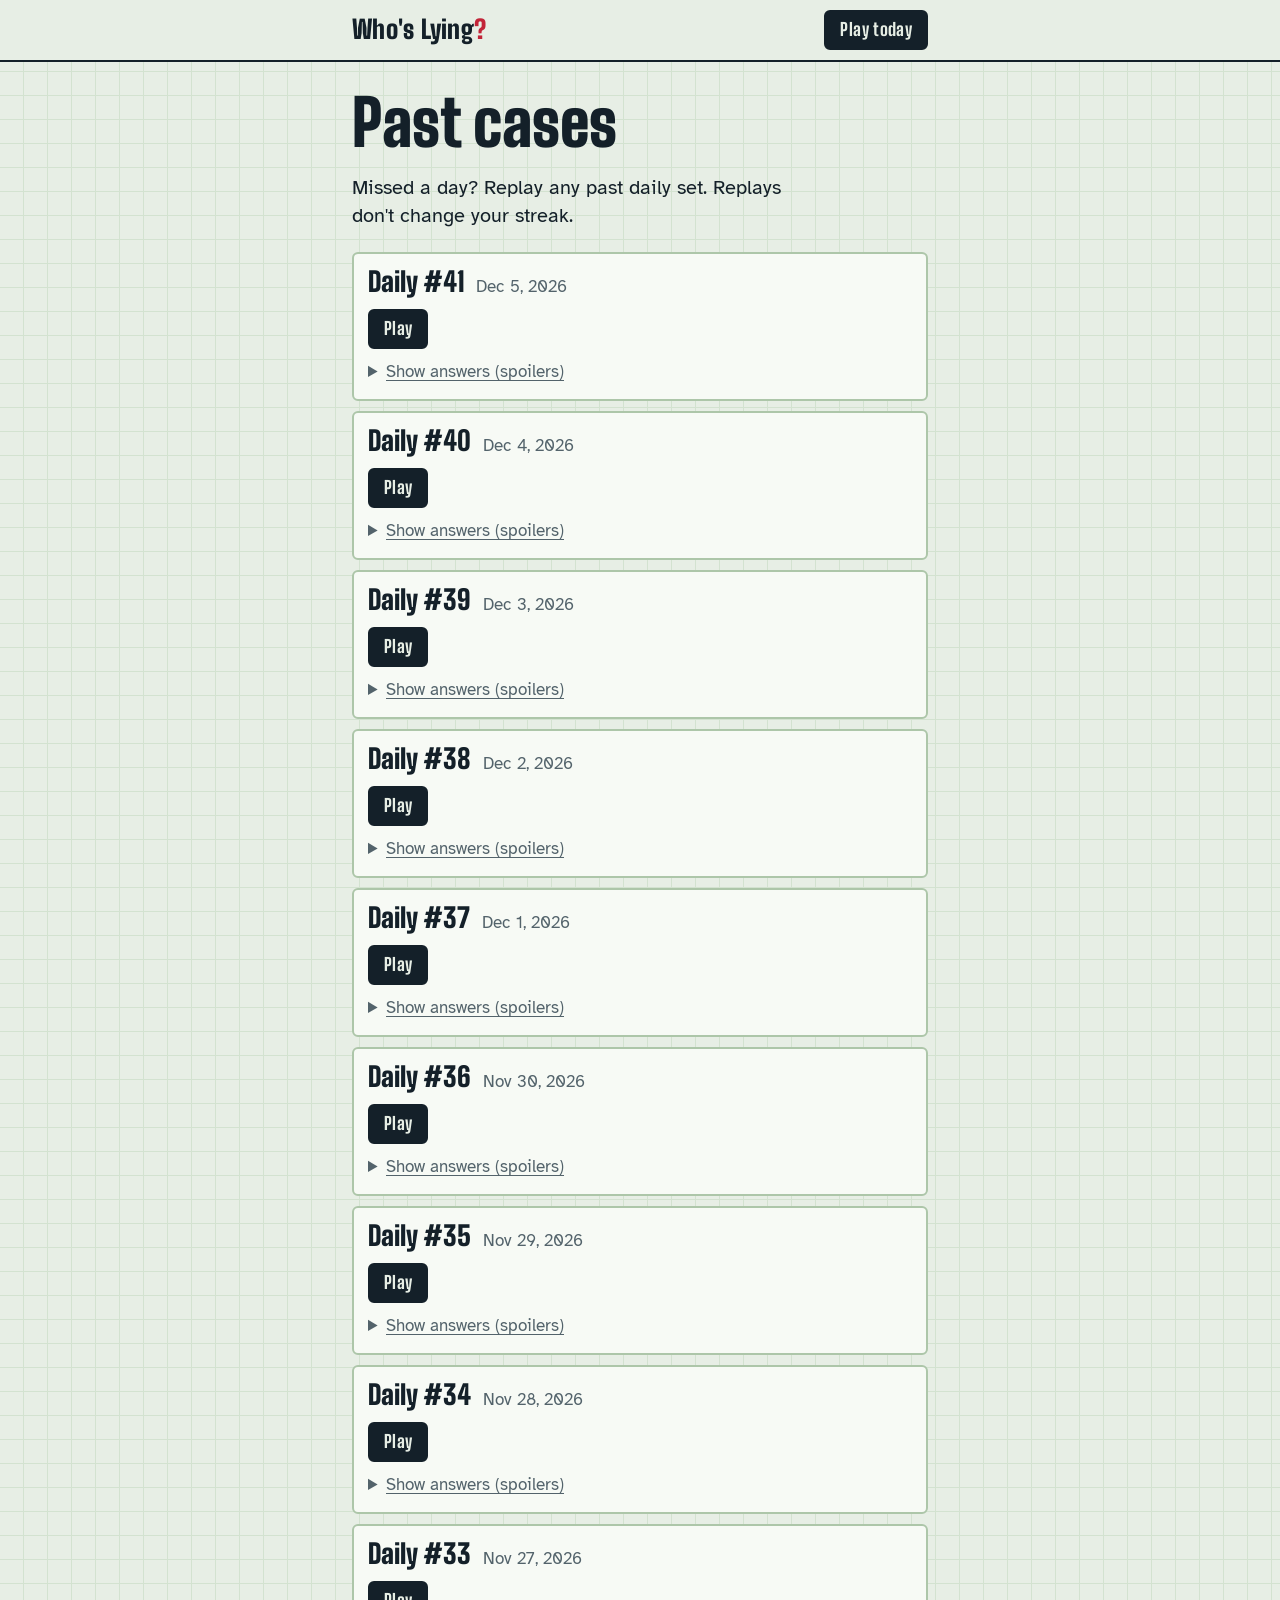
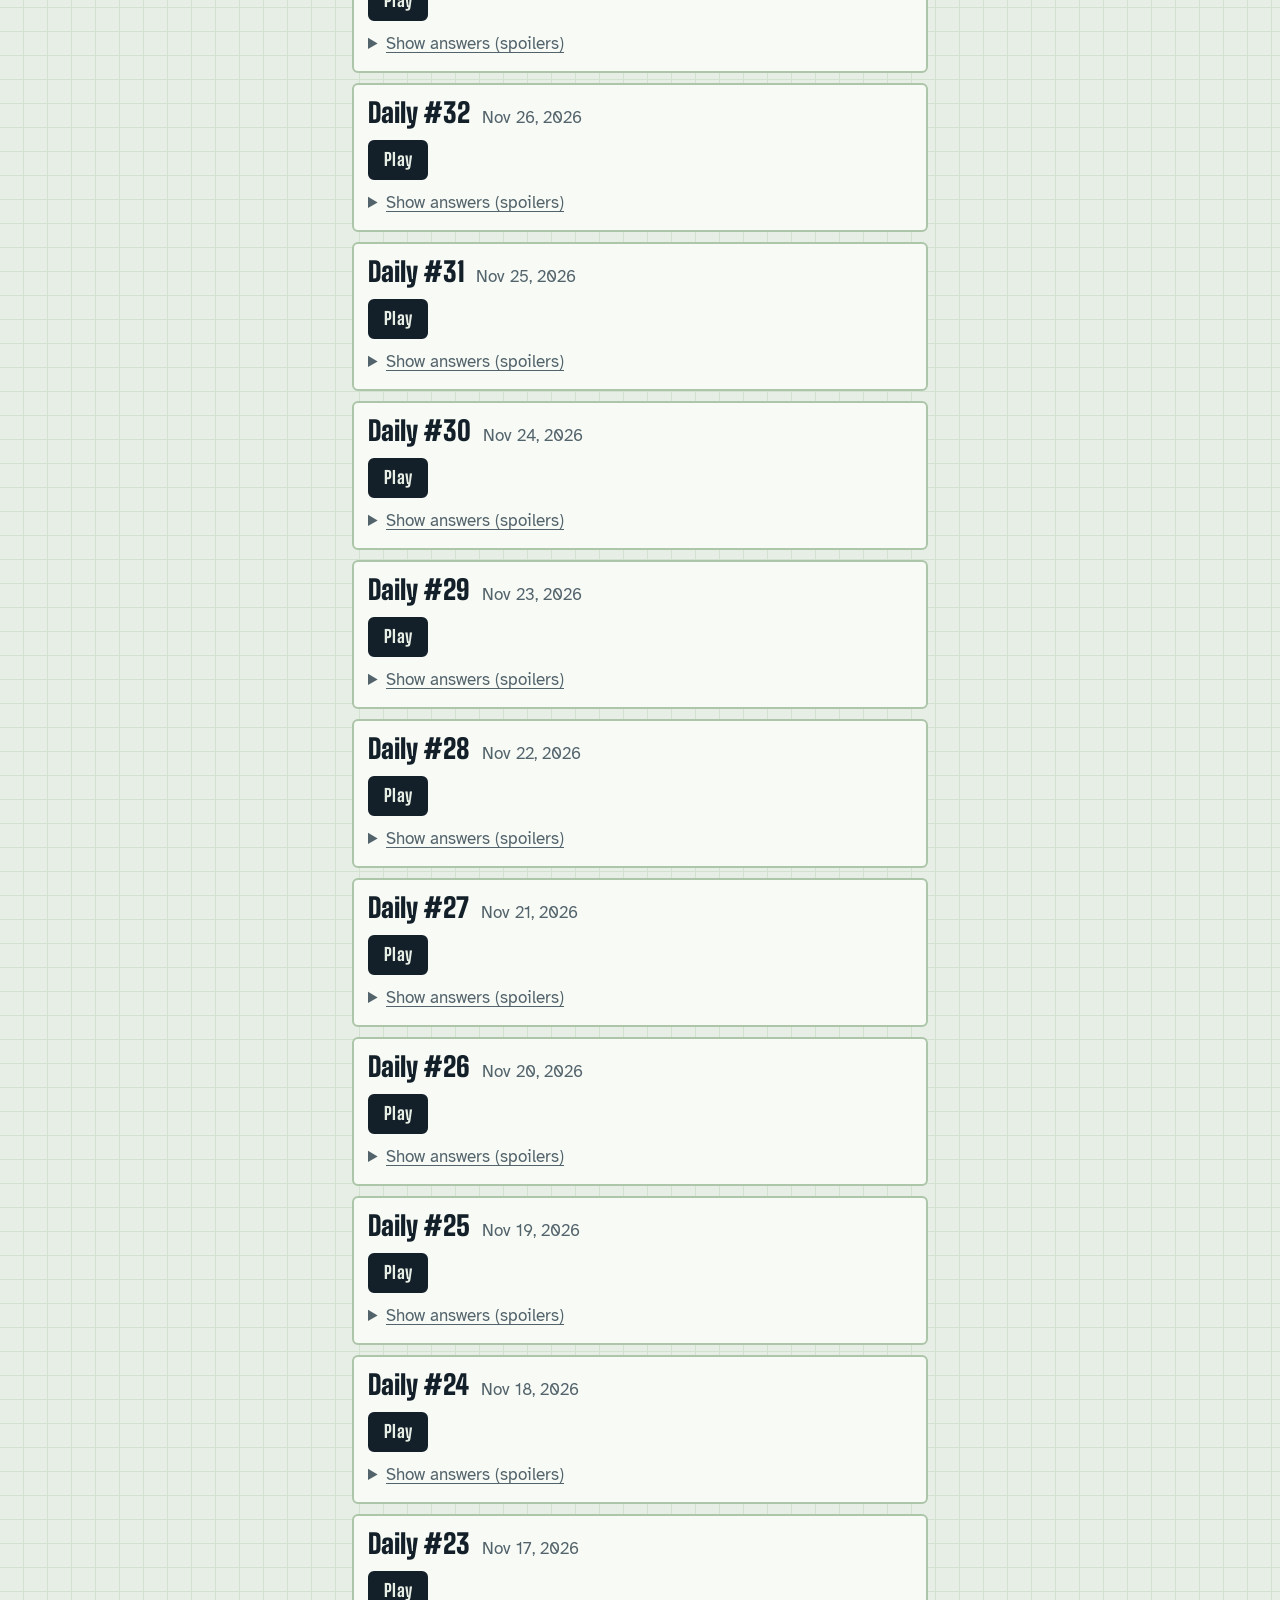
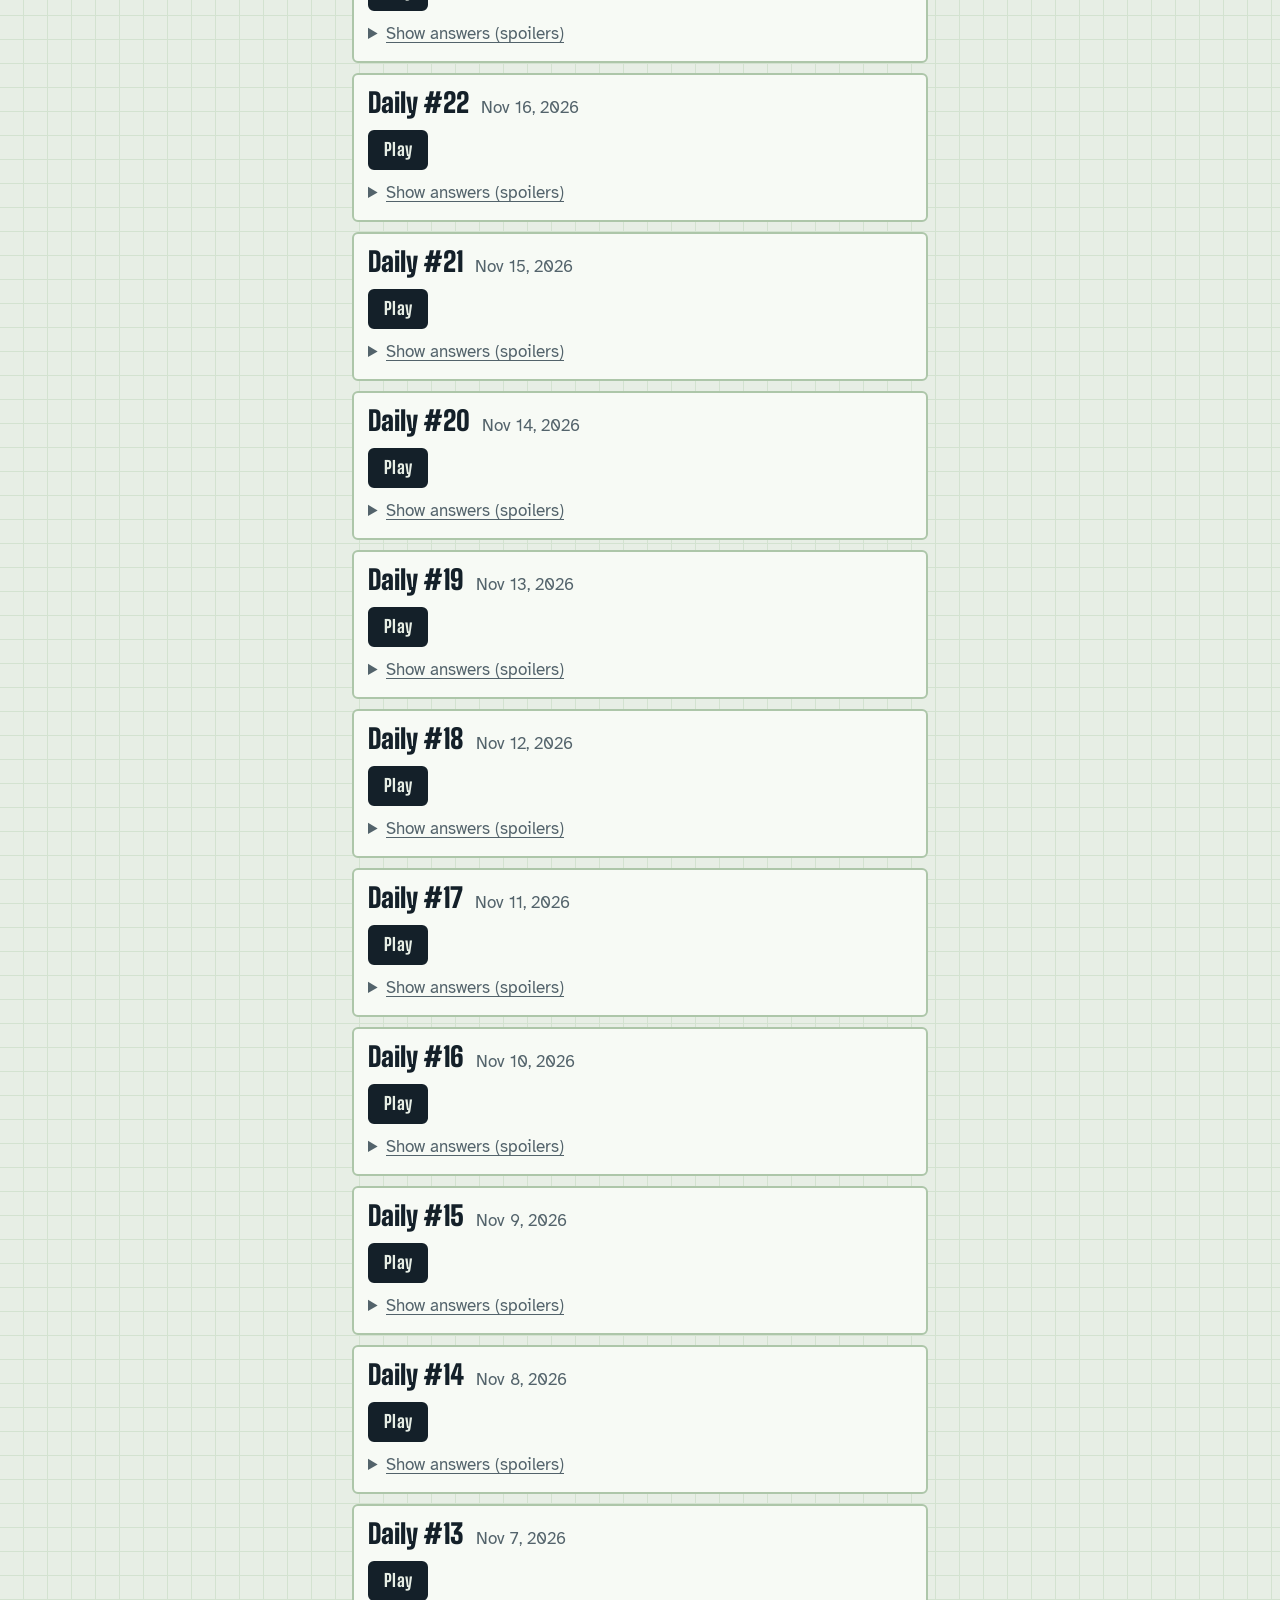
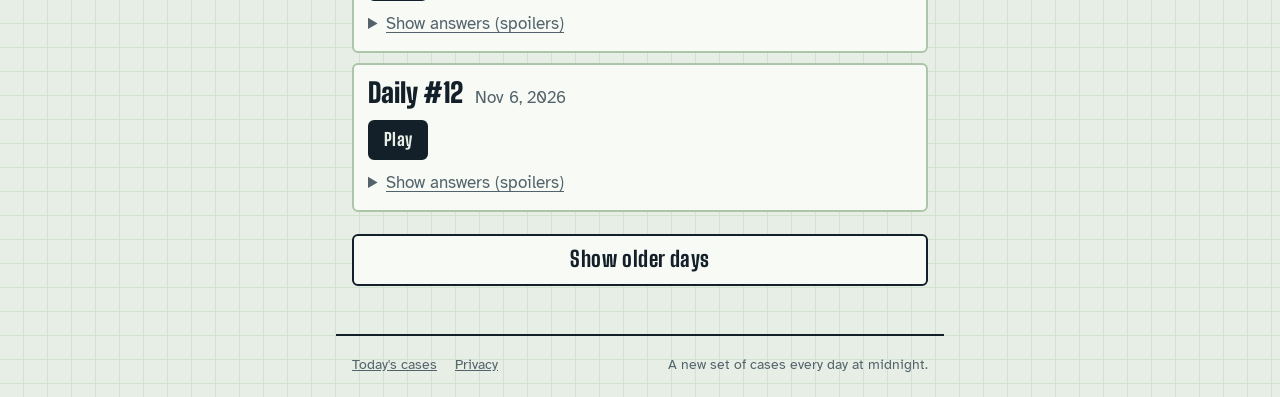
==== archive.html @ 4c0bff15 "Who's Lying? daily detective game - 5 daily cases with a twist case, share grid, streaks and stats -" ====
<!doctype html>
<html lang="en">
<head>
<meta charset="utf-8">
<meta name="viewport" content="width=device-width, initial-scale=1, viewport-fit=cover">
<title>Past Cases | Who's Lying?</title>
<meta name="description" content="Replay every past Who's Lying? daily case and check the answers: who lied, and why their story could not be true.">
<meta name="theme-color" content="#e7eee5" media="(prefers-color-scheme: light)">
<meta name="theme-color" content="#0e1612" media="(prefers-color-scheme: dark)">
<link rel="canonical" href="https://r4flutter.github.io/WhoLies/archive.html">
<link rel="icon" href="assets/favicon.svg" type="image/svg+xml">
<link rel="apple-touch-icon" href="assets/apple-touch-icon.png">
<link rel="stylesheet" href="css/style.css">
</head>
<body>
<header class="bar">
  <div class="bar-in wrap">
    <a class="brand" href="index.html" style="text-decoration:none">Who's Lying<span class="q">?</span></a>
    <a class="btn small primary" href="index.html">Play today</a>
  </div>
</header>

<main id="main" class="wrap">
  <section class="screen">
    <h1 class="page-title">Past cases</h1>
    <p class="lede">Missed a day? Replay any past daily set. Replays don't change your streak.</p>
    <div class="days" id="days"></div>
    <button class="btn ghost wide" id="more" type="button" hidden>Show older days</button>
    <div class="ad-slot" id="ad-archive" hidden></div>
  </section>
</main>

<footer class="foot wrap">
  <a href="index.html">Today's cases</a>
  <a href="privacy.html">Privacy</a>
  <span class="spacer"></span>
  <span>A new set of cases every day at midnight.</span>
</footer>

<script src="js/config.js" defer></script>
<script src="js/cases.js" defer></script>
<script src="js/engine.js" defer></script>
<script src="js/ads.js" defer></script>
<script src="js/archive.js" defer></script>
</body>
</html>
---- css/style.css ----
/* WHO'S LYING? — styles
   Layout: one narrow case-file column on polygraph chart paper; a strip-chart recorder tops every case. */

@font-face { font-family: "Big Shoulders Display"; font-weight: 700; font-style: normal; font-display: swap; src: url("../assets/fonts/big-shoulders-display-latin-700-normal.woff2") format("woff2"); }
@font-face { font-family: "Big Shoulders Display"; font-weight: 800; font-style: normal; font-display: swap; src: url("../assets/fonts/big-shoulders-display-latin-800-normal.woff2") format("woff2"); }
@font-face { font-family: "Big Shoulders Display"; font-weight: 900; font-style: normal; font-display: swap; src: url("../assets/fonts/big-shoulders-display-latin-900-normal.woff2") format("woff2"); }
@font-face { font-family: "Atkinson Hyperlegible"; font-weight: 400; font-style: normal; font-display: swap; src: url("../assets/fonts/atkinson-hyperlegible-latin-400-normal.woff2") format("woff2"); }
@font-face { font-family: "Atkinson Hyperlegible"; font-weight: 400; font-style: italic; font-display: swap; src: url("../assets/fonts/atkinson-hyperlegible-latin-400-italic.woff2") format("woff2"); }
@font-face { font-family: "Atkinson Hyperlegible"; font-weight: 700; font-style: normal; font-display: swap; src: url("../assets/fonts/atkinson-hyperlegible-latin-700-normal.woff2") format("woff2"); }

:root {
  /* chart paper, recorder ink, red needle pen, manila evidence tags */
  --paper: #e7eee5;
  --surface: #f7faf5;
  --grid: #d3e2d0;
  --grid-strong: #adc6a9;
  --ink: #142029;
  --pencil: #53636b;
  --needle: #c22438;
  --needle-ink: #ffffff;
  --tag: #ecdcae;
  --tag-ink: #382d12;
  --ok: #1b6844;
  --hint: #8f6200;
  --face: #fbfcf8;
  --scrim: rgba(20, 32, 41, 0.55);

  --display: "Big Shoulders Display", "Arial Narrow", "Roboto Condensed", "Helvetica Neue", Impact, sans-serif;
  --body: "Atkinson Hyperlegible", "Segoe UI", Roboto, "Helvetica Neue", Arial, sans-serif;

  --s-1: 0.875rem;
  --s0: 1.0625rem;
  --s1: 1.25rem;
  --s2: 1.625rem;
  --s3: 2.25rem;
  --s4: 3.25rem;
  --r: 6px;
  --col: 36rem;
  color-scheme: light;
}
@media (prefers-color-scheme: dark) {
  :root:not([data-theme="light"]) {
    --paper: #0e1612;
    --surface: #16211b;
    --grid: #1b2922;
    --grid-strong: #2c4236;
    --ink: #e2ebe1;
    --pencil: #95a69b;
    --needle: #ff5c6c;
    --needle-ink: #1a0508;
    --tag: #3a3220;
    --tag-ink: #f2e5bd;
    --ok: #55c993;
    --hint: #e5b545;
    --face: #1e2b24;
    --scrim: rgba(0, 0, 0, 0.62);
    color-scheme: dark;
  }
}
:root[data-theme="dark"] {
  --paper: #0e1612;
  --surface: #16211b;
  --grid: #1b2922;
  --grid-strong: #2c4236;
  --ink: #e2ebe1;
  --pencil: #95a69b;
  --needle: #ff5c6c;
  --needle-ink: #1a0508;
  --tag: #3a3220;
  --tag-ink: #f2e5bd;
  --ok: #55c993;
  --hint: #e5b545;
  --face: #1e2b24;
  --scrim: rgba(0, 0, 0, 0.62);
  color-scheme: dark;
}

*, *::before, *::after { box-sizing: border-box; }
[hidden] { display: none !important; }
html { -webkit-text-size-adjust: 100%; }
body {
  margin: 0;
  min-height: 100vh;
  font-family: var(--body);
  font-size: var(--s0);
  line-height: 1.5;
  color: var(--ink);
  background-color: var(--paper);
  background-image:
    linear-gradient(var(--grid) 1px, transparent 1px),
    linear-gradient(90deg, var(--grid) 1px, transparent 1px);
  background-size: 24px 24px;
  background-position: -1px -1px;
  -webkit-font-smoothing: antialiased;
  overflow-x: hidden;
  overflow-x: clip;
  display: flex;
  flex-direction: column;
}
body.sheet-open { padding-bottom: var(--sheet-h, 0px); }
img, svg, canvas { max-width: 100%; }
button { font: inherit; color: inherit; }
a { color: inherit; }
:focus-visible { outline: 3px solid var(--needle); outline-offset: 2px; }

.wrap {
  width: 100%;
  max-width: calc(var(--col) + 32px);
  margin-inline: auto;
  padding-left: max(16px, env(safe-area-inset-left, 0px));
  padding-right: max(16px, env(safe-area-inset-right, 0px));
}
.skip { position: absolute; left: -999px; top: 8px; background: var(--ink); color: var(--paper); padding: 8px 12px; z-index: 50; border-radius: var(--r); }
.skip:focus { left: 16px; }

/* ---------- header ---------- */
.bar { border-bottom: 2px solid var(--ink); background: var(--paper); }
.bar-in { display: flex; align-items: center; justify-content: space-between; gap: 12px; padding-block: 10px; }
.brand {
  background: none; border: 0; padding: 4px 0; cursor: pointer; white-space: nowrap;
  font-family: var(--display); font-weight: 900; font-size: clamp(1.3rem, 6vw, 1.6rem); line-height: 1; letter-spacing: 0.01em;
  color: var(--ink);
}
.brand .q { color: var(--needle); }
.bar-tools { display: flex; gap: 2px; }
.icon-btn {
  width: 40px; height: 40px; display: grid; place-items: center;
  background: transparent; border: 0; border-radius: 50%; cursor: pointer; color: var(--ink);
}
.icon-btn:hover { background: var(--grid); }
.icon-btn svg { width: 22px; height: 22px; fill: none; stroke: currentColor; stroke-width: 2; stroke-linecap: round; stroke-linejoin: round; }
.icon-btn[aria-pressed="false"] .wave { display: none; }
.icon-btn[aria-pressed="true"] .mute { display: none; }

main { flex: 1; padding-block: 20px 32px; }
.screen { display: grid; gap: 22px; }
.screen > p { margin: 0; }
#res-body { display: grid; gap: 14px; justify-items: start; }

/* ---------- buttons ---------- */
.btn {
  display: inline-flex; align-items: center; justify-content: center; gap: 8px;
  min-height: 52px; padding: 10px 20px;
  border-radius: var(--r); border: 2px solid var(--ink);
  font-family: var(--display); font-weight: 800; font-size: 1.35rem; letter-spacing: 0.02em; line-height: 1;
  cursor: pointer; text-decoration: none; text-align: center;
  transition: transform 0.08s ease;
}
.btn:active { transform: translateY(1px); }
.btn:disabled { opacity: 0.55; cursor: default; }
.btn.primary { background: var(--ink); color: var(--paper); }
.btn.ghost { background: var(--surface); color: var(--ink); }
.btn.danger { background: var(--needle); border-color: var(--needle); color: var(--needle-ink); }
.btn.wide { width: 100%; }
.btn.small { min-height: 40px; padding: 6px 14px; font-size: 1.1rem; }
.link-btn {
  background: none; border: 0; padding: 6px 2px; cursor: pointer;
  color: var(--pencil); text-decoration: underline; text-underline-offset: 3px; font-size: var(--s-1);
}
.link-btn:disabled { text-decoration: none; cursor: default; }

/* ---------- home ---------- */
.hero { display: grid; gap: 10px; padding-top: 6px; }
.hero-title {
  margin: 0;
  font-family: var(--display); font-weight: 900;
  font-size: clamp(4.25rem, 21vw, 8rem); line-height: 0.82; letter-spacing: -0.01em;
  text-transform: uppercase;
}
.hero-title .q { color: var(--needle); }
.trace { display: block; width: 100%; height: 76px; }
.hero-trace { height: 84px; border-top: 2px solid var(--ink); border-bottom: 2px solid var(--ink); background: var(--surface); }
.hero-lede { margin: 6px 0 0; font-size: var(--s1); line-height: 1.4; max-width: 30ch; text-wrap: pretty; }

.today {
  background: var(--surface); border: 2px solid var(--ink); border-radius: var(--r);
  padding: 18px; display: grid; gap: 14px;
}
.today-head { display: flex; flex-wrap: wrap; align-items: baseline; justify-content: space-between; gap: 4px 12px; }
.today-num { font-family: var(--display); font-weight: 900; font-size: var(--s3); line-height: 1; }
.today-date { color: var(--pencil); }
.today p { margin: 0; }
.home-done { display: grid; gap: 12px; }
.mini-grid { display: flex; gap: 6px; }
.mini-grid span { width: 30px; height: 30px; border-radius: 4px; border: 2px solid var(--ink); }
.cell-g { background: var(--ok); }
.cell-y { background: var(--hint); }
.cell-r { background: var(--needle); }
.cell-n { background: transparent; }
.countdown-line { color: var(--pencil); font-variant-numeric: tabular-nums; }
.countdown-line strong { color: var(--ink); font-weight: 700; }

.endless-cta { display: grid; gap: 6px; }
.endless-cta .note { color: var(--pencil); font-size: var(--s-1); margin: 0; text-align: center; }

.steps { margin: 0; padding: 0; list-style: none; display: grid; gap: 12px; counter-reset: step; }
.steps li { counter-increment: step; display: grid; grid-template-columns: 2.2rem 1fr; gap: 12px; align-items: start; }
.steps li::before {
  content: counter(step);
  font-family: var(--display); font-weight: 900; font-size: 1.6rem; line-height: 1;
  width: 2.2rem; height: 2.2rem; display: grid; place-items: center;
  border: 2px solid var(--ink); border-radius: 50%; background: var(--surface);
}
.steps strong { display: block; font-family: var(--display); font-weight: 800; font-size: 1.3rem; line-height: 1.15; }
.steps span { color: var(--pencil); }
.how-title { margin: 6px 0 0; font-family: var(--display); font-weight: 900; font-size: var(--s2); line-height: 1; }

/* ---------- recorder ---------- */
.recorder {
  position: relative; border: 2px solid var(--ink); border-radius: var(--r);
  background: var(--surface); overflow: hidden;
}
.recorder .trace { height: 70px; }
.rec-labels {
  position: absolute; inset: 0 0 auto 0; display: flex; justify-content: space-between; align-items: flex-start;
  padding: 6px 10px; pointer-events: none;
  font-family: var(--display); font-weight: 800; font-size: 1.05rem; letter-spacing: 0.03em;
}
.rec-labels span { background: var(--surface); padding: 0 4px; border-radius: 3px; }
.rec-time { font-variant-numeric: tabular-nums; }
.rec-time.urgent { color: var(--needle); }

.game-meta { display: flex; align-items: center; justify-content: space-between; gap: 12px; min-height: 30px; }
.pips { display: flex; gap: 6px; }
.pips span { width: 22px; height: 22px; border-radius: 4px; border: 2px solid var(--ink); }
.pips span.now { box-shadow: 0 0 0 3px var(--grid-strong); }
.score-line { font-family: var(--display); font-weight: 800; font-size: 1.25rem; }
.lives { display: flex; gap: 6px; align-items: center; }
.lives span { width: 16px; height: 16px; border-radius: 50%; border: 2px solid var(--needle); }
.lives span.on { background: var(--needle); }
.replay-tag { font-size: var(--s-1); color: var(--pencil); border: 1px dashed var(--pencil); border-radius: 99px; padding: 2px 10px; }

/* ---------- case ---------- */
.case { display: grid; gap: 14px; }
.case-kicker { margin: 0; color: var(--pencil); font-size: var(--s-1); }
.case-title {
  margin: -6px 0 0; font-family: var(--display); font-weight: 900;
  font-size: clamp(2.1rem, 9vw, 2.75rem); line-height: 0.95; text-wrap: balance;
}
.case-setup { margin: 0; font-size: var(--s1); line-height: 1.4; text-wrap: pretty; }
.sec { margin: 6px 0 -4px; font-family: var(--display); font-weight: 800; font-size: 1.3rem; line-height: 1.1; }
.twist {
  border: 3px solid var(--needle); border-radius: var(--r); padding: 12px 14px;
  background: var(--surface); color: var(--ink); display: grid; gap: 2px;
}
.twist strong { font-family: var(--display); font-weight: 900; font-size: 1.7rem; line-height: 1; color: var(--needle); }

.clues { list-style: none; margin: 0; padding: 0; display: grid; gap: 8px; }
.clue {
  position: relative; display: block; width: 100%; text-align: left;
  background: var(--tag); color: var(--tag-ink);
  padding: 11px 14px 11px 34px; border: 0; border-radius: 0 var(--r) var(--r) 0;
  clip-path: polygon(16px 0, 100% 0, 100% 100%, 16px 100%, 0 50%);
  font-size: var(--s0); line-height: 1.4;
}
.clue::before {
  content: ""; position: absolute; left: 14px; top: 50%; width: 9px; height: 9px; margin-top: -4.5px;
  border-radius: 50%; background: var(--paper); box-shadow: inset 0 0 0 2px var(--tag-ink);
}
button.clue { cursor: pointer; }
button.clue:hover { filter: brightness(0.97); }
.clue.is-picked { outline: 3px solid var(--needle); outline-offset: -3px; }
.clue.is-out { opacity: 0.45; text-decoration: line-through; }
.clue.is-wrong { outline: 3px dashed var(--needle); outline-offset: -3px; }
.clue.has-stamp { padding-right: 104px; }
.clue .stamp { right: 10px; top: 50%; transform: translateY(-50%) rotate(-6deg); }

.task { margin: 0; font-weight: 700; }
.tip { margin: 0; color: var(--pencil); font-size: var(--s-1); border-left: 3px solid var(--grid-strong); padding-left: 10px; }

.suspects { display: grid; gap: 10px; overflow-x: clip; padding-bottom: 12px; }
.suspect {
  position: relative; display: grid; grid-template-columns: 76px 1fr; gap: 14px; align-items: start;
  width: 100%; text-align: left; padding: 12px; cursor: pointer;
  background: var(--surface); border: 2px solid var(--grid-strong); border-radius: var(--r);
  transition: border-color 0.12s ease;
}
.suspect:hover { border-color: var(--ink); }
.suspect.is-picked { border-color: var(--needle); box-shadow: 0 0 0 2px var(--needle); }
.suspect.is-out { opacity: 0.45; }
.suspect.is-out .says { text-decoration: line-through; }
.suspect.is-wrong { border-color: var(--needle); border-style: dashed; }
.suspect:disabled, .clue:disabled { cursor: default; }
.suspect.static { cursor: default; }
.suspect.static:hover { border-color: var(--grid-strong); }
.mug {
  width: 76px; height: 86px; border: 2px solid var(--ink); border-radius: 4px; overflow: hidden;
  background-color: var(--face);
  background-image: repeating-linear-gradient(to bottom, transparent 0 13px, var(--grid-strong) 13px 14px);
  display: grid; align-items: end;
}
.face { display: block; width: 100%; height: auto; }
.face .skin { fill: var(--face); stroke: var(--ink); stroke-width: 2; }
.face .cloth { fill: var(--grid-strong); }
.face .ln { fill: none; stroke: var(--ink); stroke-width: 2; stroke-linecap: round; stroke-linejoin: round; }
.face .ln.thin { stroke-width: 1.4; }
.face .ln.paper { stroke: var(--face); }
.face .hair, .face .ink { fill: var(--ink); }
.face .band { fill: var(--needle); }
.who { display: grid; gap: 4px; min-width: 0; }
.who-name { font-family: var(--display); font-weight: 900; font-size: 1.55rem; line-height: 1; }
.who-role { color: var(--pencil); font-size: var(--s-1); line-height: 1.2; }
.says { display: block; margin: 4px 0 0; font-size: var(--s0); line-height: 1.42; }
.says::before { content: "\201C"; }
.says::after { content: "\201D"; }
.your-pick { position: absolute; left: 12px; bottom: -11px; background: var(--needle); color: var(--needle-ink); font-size: 0.75rem; font-weight: 700; padding: 1px 8px; border-radius: 99px; }

.stamp {
  position: absolute; right: 12px; top: 12px; z-index: 2;
  font-family: var(--display); font-weight: 900; font-size: 1.9rem; line-height: 1; letter-spacing: 0.06em;
  color: var(--needle); border: 3px solid var(--needle); border-radius: 4px; padding: 4px 8px 2px;
  transform: rotate(-9deg); background: var(--surface);
  animation: stamp 0.32s cubic-bezier(0.2, 1.6, 0.4, 1) both;
}
.stamp.ok { color: var(--ok); border-color: var(--ok); }
.clue .stamp { background: var(--tag); font-size: 1.4rem; }
@keyframes stamp { from { transform: rotate(-9deg) scale(1.7); opacity: 0; } to { transform: rotate(-9deg) scale(1); opacity: 1; } }
.clue .stamp { animation-name: stampc; }
@keyframes stampc { from { transform: translateY(-50%) rotate(-6deg) scale(1.7); opacity: 0; } to { transform: translateY(-50%) rotate(-6deg) scale(1); opacity: 1; } }

.case-tools { display: flex; flex-wrap: wrap; gap: 4px 16px; align-items: center; justify-content: space-between; }
.case-tools .note { color: var(--pencil); font-size: var(--s-1); margin: 0; }

/* ---------- bottom sheet ---------- */
.sheet {
  position: fixed; left: 0; right: 0; bottom: 0; z-index: 20;
  background: var(--surface); border-top: 3px solid var(--ink);
  padding-bottom: env(safe-area-inset-bottom, 0px);
  max-height: 72vh; overflow-y: auto;
  animation: rise 0.18s ease-out both;
}
@keyframes rise { from { transform: translateY(100%); } to { transform: none; } }
.sheet-in {
  max-width: calc(var(--col) + 32px); margin-inline: auto;
  padding-left: max(16px, env(safe-area-inset-left, 0px));
  padding-right: max(16px, env(safe-area-inset-right, 0px));
  padding-block: 14px 16px; display: grid; gap: 10px;
}
.sheet-q { margin: 0; font-weight: 700; }
.sheet-row { display: grid; grid-template-columns: 1fr 2fr; gap: 10px; }
.verdict { margin: 0; font-family: var(--display); font-weight: 900; font-size: var(--s3); line-height: 0.95; }
.verdict.good { color: var(--ok); }
.verdict.bad { color: var(--needle); }
.why { margin: 0; line-height: 1.45; }
.twist-reveal { margin: 0; font-style: italic; color: var(--pencil); }

/* ---------- results ---------- */
.res-kicker { margin: 0; color: var(--pencil); }
.res-title { margin: -12px 0 0; font-family: var(--display); font-weight: 900; font-size: clamp(3rem, 15vw, 4.75rem); line-height: 0.88; text-wrap: balance; }
.res-grid { display: flex; gap: 8px; }
.res-grid span { width: 48px; height: 48px; border-radius: 6px; border: 2px solid var(--ink); }
.res-big { margin: 0; font-family: var(--display); font-weight: 900; font-size: clamp(4.5rem, 24vw, 7rem); line-height: 0.85; }
.res-line { margin: 0; font-size: var(--s1); }
.res-line strong { font-variant-numeric: tabular-nums; }
.share-box { display: grid; gap: 10px; }
.share-alt { display: flex; flex-wrap: wrap; gap: 8px; }
.share-alt a, .share-alt button {
  flex: 1 1 0; min-width: 90px; min-height: 44px; display: inline-flex; align-items: center; justify-content: center;
  border: 2px solid var(--ink); border-radius: var(--r); background: var(--surface);
  font-weight: 700; text-decoration: none; cursor: pointer; font-size: var(--s-1);
}
.share-text { width: 100%; min-height: 110px; font: inherit; font-size: var(--s-1); padding: 10px; border: 2px solid var(--ink); border-radius: var(--r); background: var(--surface); color: var(--ink); }
.stat-row { display: grid; grid-template-columns: repeat(4, 1fr); gap: 8px; margin: 0; }
.stat-row div { display: grid; gap: 2px; text-align: center; padding: 10px 4px; border-top: 2px solid var(--ink); }
.stat-row dt { order: 2; color: var(--pencil); font-size: 0.8rem; line-height: 1.2; }
.stat-row dd { order: 1; margin: 0; font-family: var(--display); font-weight: 900; font-size: 2rem; line-height: 1; font-variant-numeric: tabular-nums; }
.new-best { display: inline-block; background: var(--needle); color: var(--needle-ink); font-weight: 700; font-size: var(--s-1); padding: 3px 10px; border-radius: 99px; }

.review { border-top: 2px solid var(--ink); padding-top: 10px; }
.review summary { cursor: pointer; font-family: var(--display); font-weight: 800; font-size: 1.3rem; padding: 4px 0; }
.review-item { display: grid; gap: 4px; padding: 12px 0; border-bottom: 1px solid var(--grid-strong); }
.review-item h4 { margin: 0; font-family: var(--display); font-weight: 800; font-size: 1.25rem; display: flex; gap: 8px; align-items: center; }
.review-item h4 span { width: 16px; height: 16px; border-radius: 3px; border: 2px solid var(--ink); flex: none; }
.review-item p { margin: 0; }
.review-item .ans { font-weight: 700; }

.ad-slot { min-height: 0; }
.ad-demo-banner { border: 2px dashed var(--pencil); border-radius: var(--r); padding: 28px 12px; text-align: center; color: var(--pencil); font-size: var(--s-1); }

/* ---------- dialogs ---------- */
dialog {
  width: min(32rem, calc(100% - 32px)); max-height: calc(100% - 48px);
  border: 2px solid var(--ink); border-radius: var(--r); padding: 0;
  background: var(--surface); color: var(--ink);
}
dialog::backdrop { background: var(--scrim); }
.dlg { padding: 20px; display: grid; gap: 14px; }
.dlg h2 { margin: 0; font-family: var(--display); font-weight: 900; font-size: var(--s3); line-height: 0.95; }
.dlg h3 { margin: 4px 0 0; font-family: var(--display); font-weight: 800; font-size: 1.3rem; }
.dlg p { margin: 0; }
.dlg-close { justify-self: end; margin: -8px -8px -18px 0; }
.dist { display: grid; gap: 6px; }
.dist-row { display: grid; grid-template-columns: 2.4rem 1fr; gap: 8px; align-items: center; font-variant-numeric: tabular-nums; }
.dist-row b { font-family: var(--display); font-size: 1.15rem; }
.dist-bar { height: 24px; background: var(--grid-strong); color: var(--ink); border-radius: 3px; display: flex; align-items: center; justify-content: flex-end; padding: 0 8px; font-size: var(--s-1); font-weight: 700; min-width: 28px; }
.dist-bar.today { background: var(--ink); color: var(--paper); }
.dlg-row { display: grid; gap: 10px; }
.legend { display: grid; gap: 6px; margin: 0; padding: 0; list-style: none; }
.legend li { display: flex; gap: 10px; align-items: center; }
.legend span { width: 20px; height: 20px; border-radius: 4px; border: 2px solid var(--ink); flex: none; }

/* ---------- toast + ad placeholder ---------- */
.toast {
  position: fixed; left: 50%; bottom: calc(24px + env(safe-area-inset-bottom, 0px)); transform: translateX(-50%);
  z-index: 40; max-width: calc(100% - 32px);
  background: var(--ink); color: var(--paper); padding: 10px 16px; border-radius: var(--r); font-weight: 700;
}
body.sheet-open .toast { bottom: calc(var(--sheet-h, 0px) + 16px); }
.ad-demo { position: fixed; inset: 0; z-index: 60; background: var(--scrim); display: grid; place-items: center; padding: 16px; }
.ad-demo-box {
  width: min(26rem, 100%); background: var(--surface); border: 2px dashed var(--pencil); border-radius: var(--r);
  padding: 24px; display: grid; gap: 10px; text-align: center;
}
.ad-demo-box p { margin: 0; }
.ad-demo-kind { font-family: var(--display); font-weight: 900; font-size: var(--s2); }
.ad-demo-name, .ad-demo-note { color: var(--pencil); font-size: var(--s-1); }
.ad-demo-row { display: flex; gap: 8px; justify-content: center; flex-wrap: wrap; margin-top: 6px; }

/* ---------- footer ---------- */
.foot { padding-block: 18px calc(22px + env(safe-area-inset-bottom, 0px)); border-top: 2px solid var(--ink); display: flex; flex-wrap: wrap; gap: 6px 18px; font-size: var(--s-1); color: var(--pencil); }
.foot a { color: var(--pencil); }
.foot .spacer { flex: 1; }

/* ---------- archive + text pages ---------- */
.page-title { margin: 0; font-family: var(--display); font-weight: 900; font-size: clamp(2.75rem, 13vw, 4rem); line-height: 0.9; }
.lede { margin: 0; font-size: var(--s1); line-height: 1.4; max-width: 34ch; }
.days { display: grid; gap: 10px; }
.day { background: var(--surface); border: 2px solid var(--grid-strong); border-radius: var(--r); padding: 14px; display: grid; gap: 10px; }
.day:target { border-color: var(--needle); }
.day-head { display: flex; flex-wrap: wrap; gap: 4px 12px; align-items: baseline; }
.day-head h2 { margin: 0; font-family: var(--display); font-weight: 900; font-size: 1.7rem; line-height: 1; }
.day-date { color: var(--pencil); }
.chip { margin-left: auto; font-weight: 700; font-size: var(--s-1); border: 2px solid var(--ink); border-radius: 99px; padding: 1px 10px; }
.day-actions { display: flex; flex-wrap: wrap; gap: 10px; align-items: center; }
.day details { flex: 1 1 100%; }
.day summary { cursor: pointer; color: var(--pencil); text-decoration: underline; text-underline-offset: 3px; width: max-content; }
.answers { margin: 10px 0 0; padding: 0; list-style: none; display: grid; gap: 10px; }
.answers li { border-left: 3px solid var(--grid-strong); padding-left: 10px; display: grid; gap: 2px; }
.answers b { font-family: var(--display); font-weight: 800; font-size: 1.15rem; }
.empty { background: var(--surface); border: 2px dashed var(--grid-strong); border-radius: var(--r); padding: 18px; display: grid; gap: 10px; }
.empty p { margin: 0; }
.prose { display: grid; gap: 12px; max-width: 65ch; }
.prose h2 { margin: 12px 0 0; font-family: var(--display); font-weight: 800; font-size: var(--s2); line-height: 1; }
.prose p, .prose ul { margin: 0; }
.prose li + li { margin-top: 4px; }

@media (min-width: 640px) {
  main { padding-block: 32px 48px; }
  .suspect { grid-template-columns: 88px 1fr; }
  .mug { width: 88px; height: 98px; }
}
@media (prefers-reduced-motion: reduce) {
  *, *::before, *::after { animation: none !important; transition: none !important; }
}

/* ---------- leaderboard + rewards ---------- */
.rank-card {
  background: var(--surface); border: 2px solid var(--ink); border-radius: var(--r);
  padding: 14px 16px; display: grid; gap: 8px;
}
.rank-card p { margin: 0; }
.rank-head { font-size: var(--s1); line-height: 1.35; }
.rank-sub { color: var(--pencil); font-size: var(--s-1); }
.tabs { display: grid; grid-template-columns: repeat(3, 1fr); border: 2px solid var(--ink); border-radius: var(--r); overflow: hidden; }
.tab {
  background: var(--surface); border: 0; padding: 9px 4px; cursor: pointer;
  font-family: var(--display); font-weight: 800; font-size: 1.15rem;
}
.tab + .tab { border-left: 2px solid var(--ink); }
.tab[aria-selected="true"] { background: var(--ink); color: var(--paper); }
.board-note { color: var(--pencil); font-size: var(--s-1); }
.demo-note { border: 2px dashed var(--needle); border-radius: var(--r); padding: 8px 10px; font-size: var(--s-1); }
.board {
  list-style: none; margin: 0; padding: 0; display: grid;
  max-height: min(42vh, 420px); overflow-y: auto; border-top: 2px solid var(--ink);
}
.board-row {
  display: grid; grid-template-columns: 2.4rem 1fr auto auto; gap: 10px; align-items: center;
  padding: 8px 4px; border-bottom: 1px solid var(--grid-strong); font-variant-numeric: tabular-nums;
}
.board-row.me { background: var(--tag); color: var(--tag-ink); }
.b-rank { font-family: var(--display); font-weight: 900; font-size: 1.25rem; text-align: center; }
.board-row:nth-child(-n+3) .b-rank { color: var(--needle); }
.board-row.me .b-rank { color: inherit; }
.b-name { min-width: 0; overflow: hidden; text-overflow: ellipsis; white-space: nowrap; font-weight: 700; }
.b-name em { font-style: normal; font-weight: 400; font-size: var(--s-1); }
.b-badge { margin-right: 4px; }
.b-score { font-family: var(--display); font-weight: 800; font-size: 1.2rem; }
.b-time { color: var(--pencil); font-size: var(--s-1); min-width: 3.2em; text-align: right; }
.board-row.me .b-time { color: inherit; }
.board-empty { padding: 16px 4px; color: var(--pencil); }
.board-me { display: grid; gap: 8px; }
.board-me p { margin: 0; }
.field-label { font-weight: 700; }
.field {
  width: 100%; min-height: 48px; padding: 10px 12px; font: inherit; font-size: var(--s1);
  border: 2px solid var(--ink); border-radius: var(--r); background: var(--paper); color: var(--ink);
}
.field-error { color: var(--needle); font-weight: 700; }
.reward { text-align: center; justify-items: center; }
.reward-badge { font-size: 4.5rem; line-height: 1; margin: 4px 0 0; }
.reward-list { margin: 0; padding: 0; list-style: none; display: grid; gap: 6px; text-align: left; justify-self: stretch; }
.reward-list li { background: var(--paper); border-radius: var(--r); padding: 8px 12px; }
.badges { display: flex; flex-wrap: wrap; gap: 6px; }
.badge-chip { border: 2px solid var(--ink); border-radius: 99px; padding: 2px 10px; font-size: var(--s-1); font-weight: 700; }
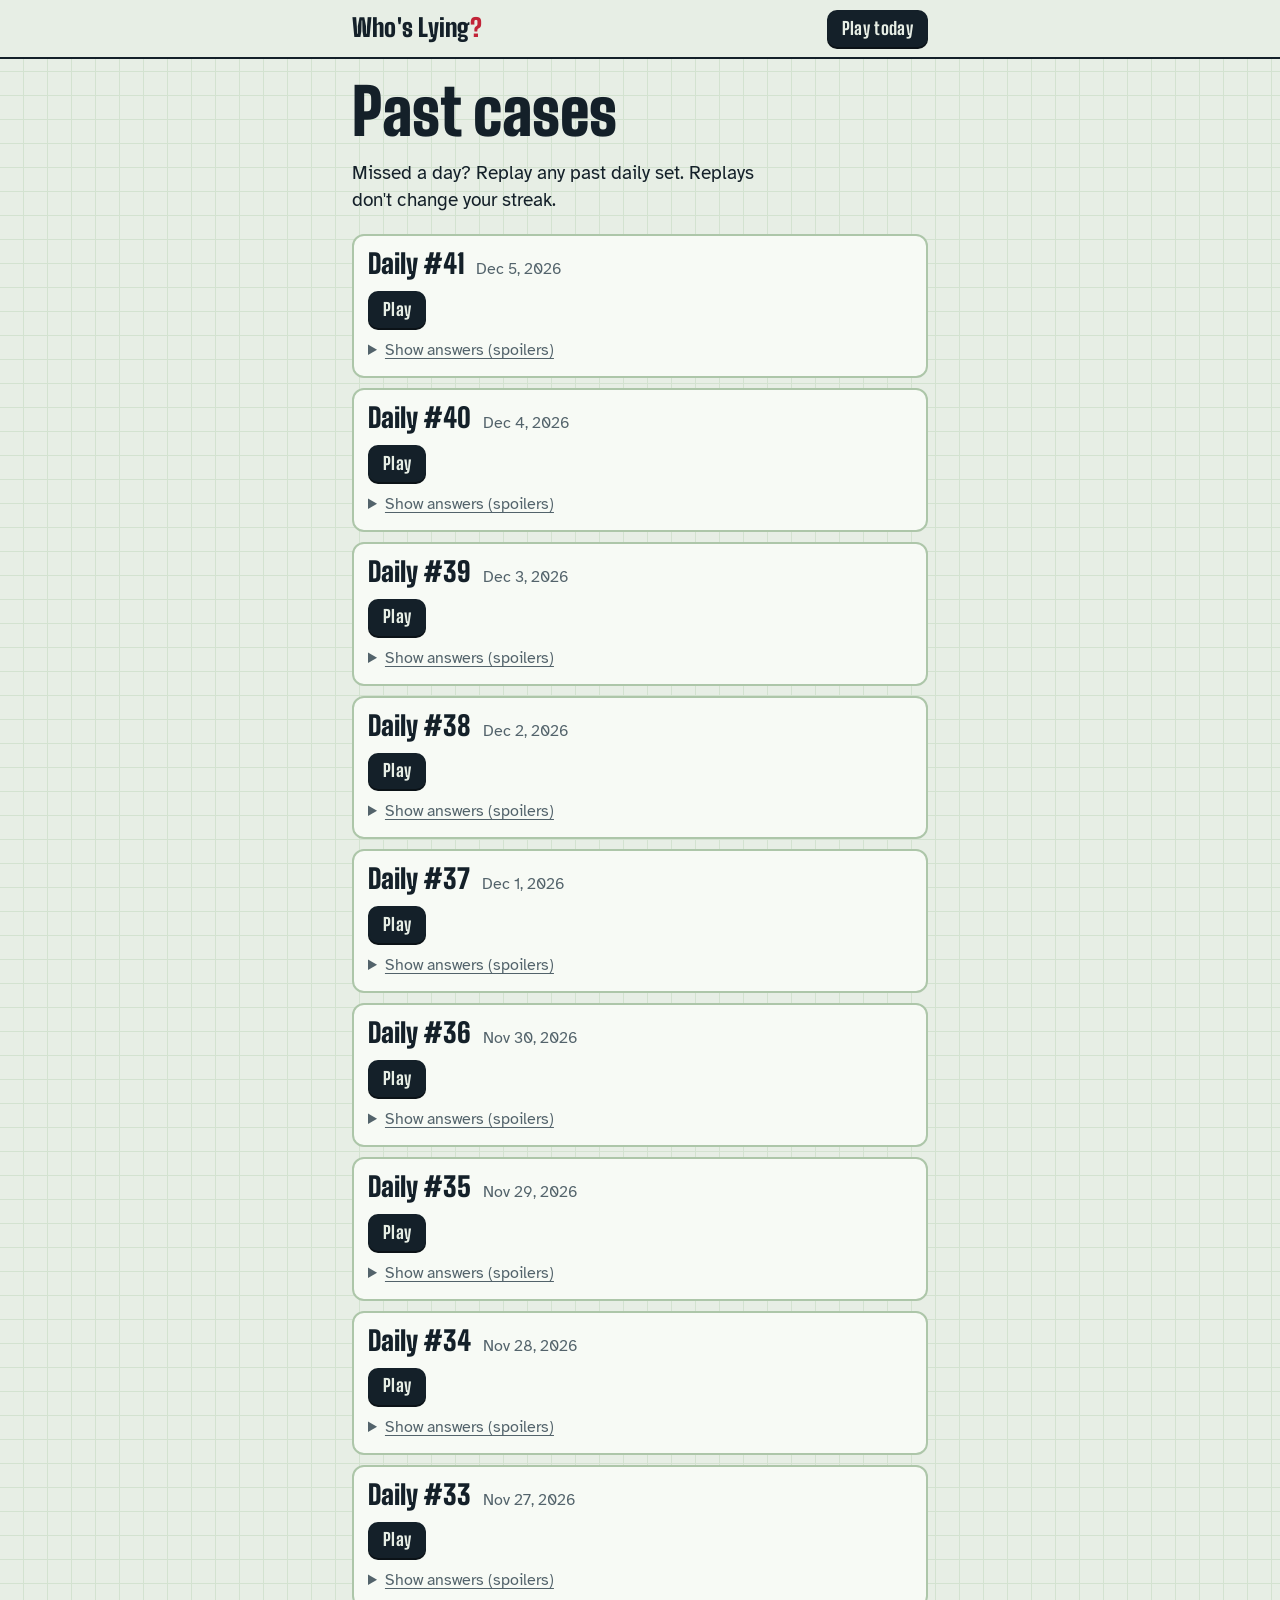
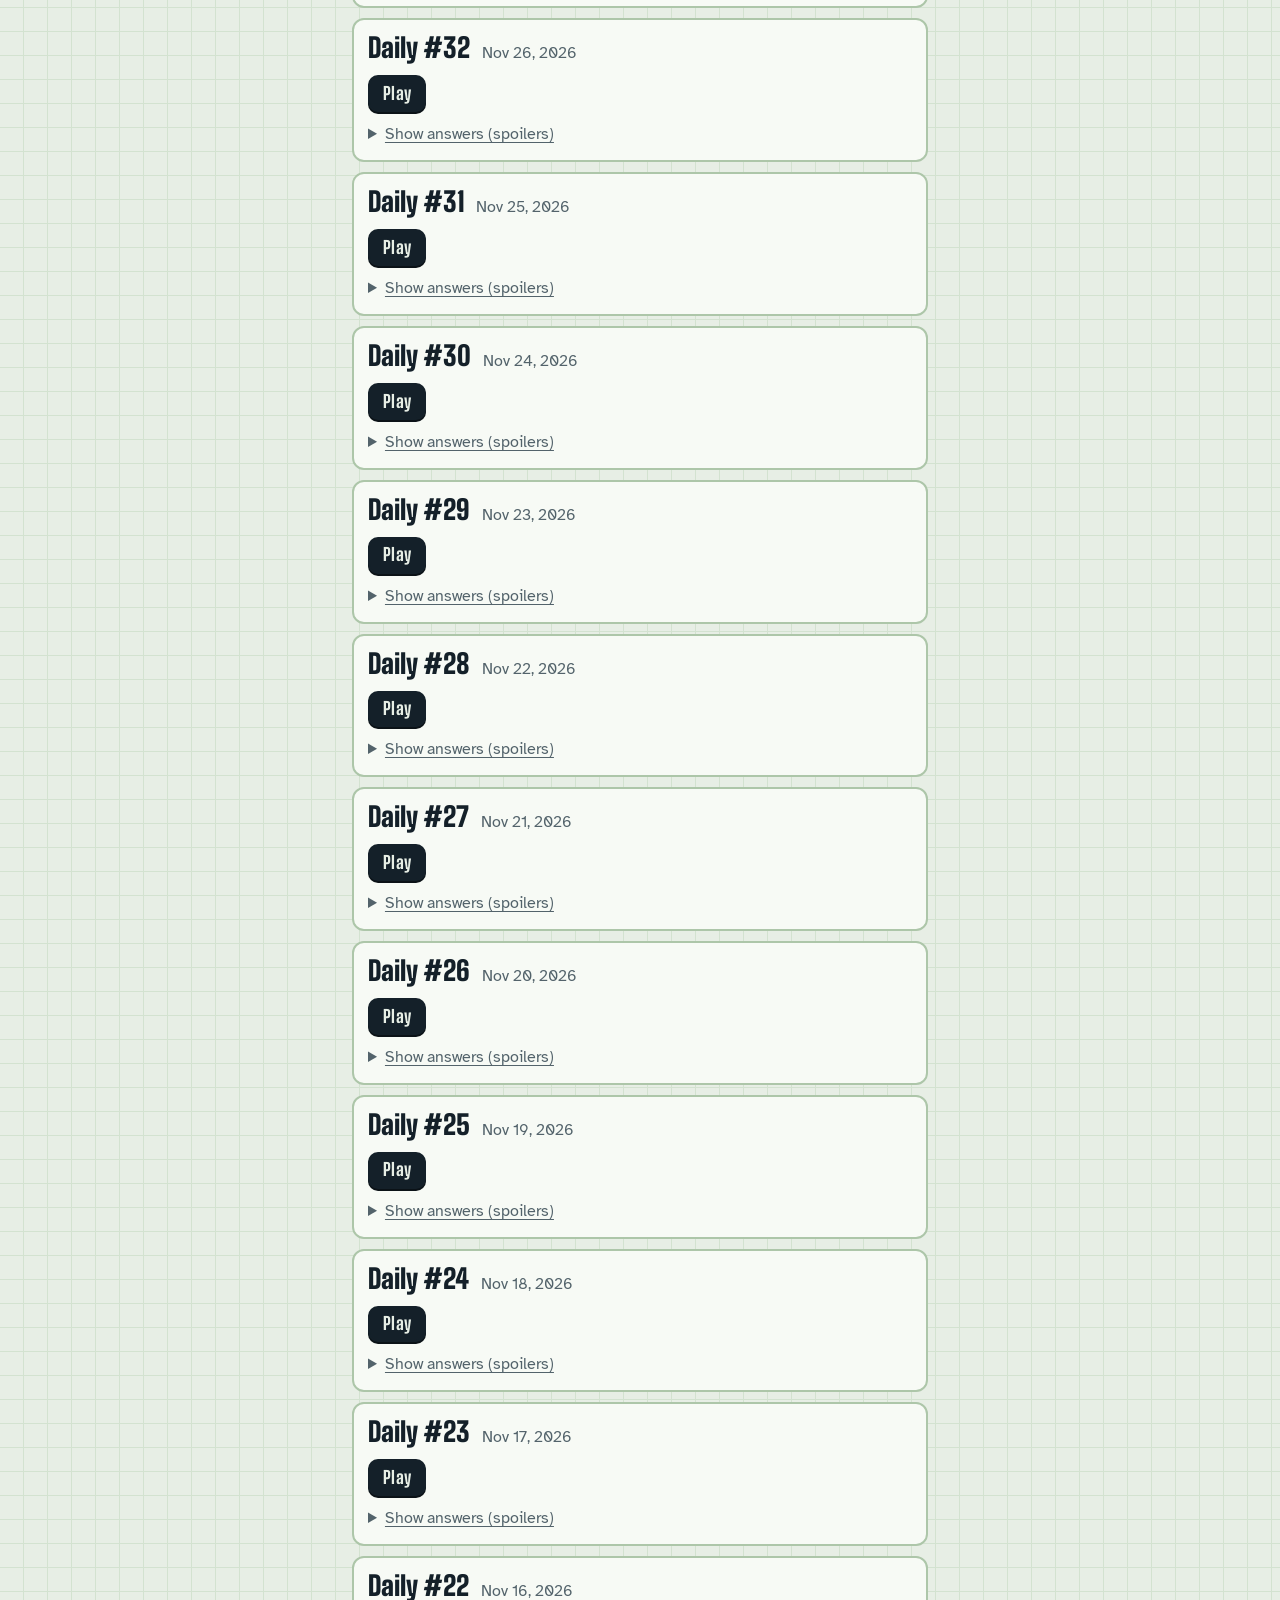
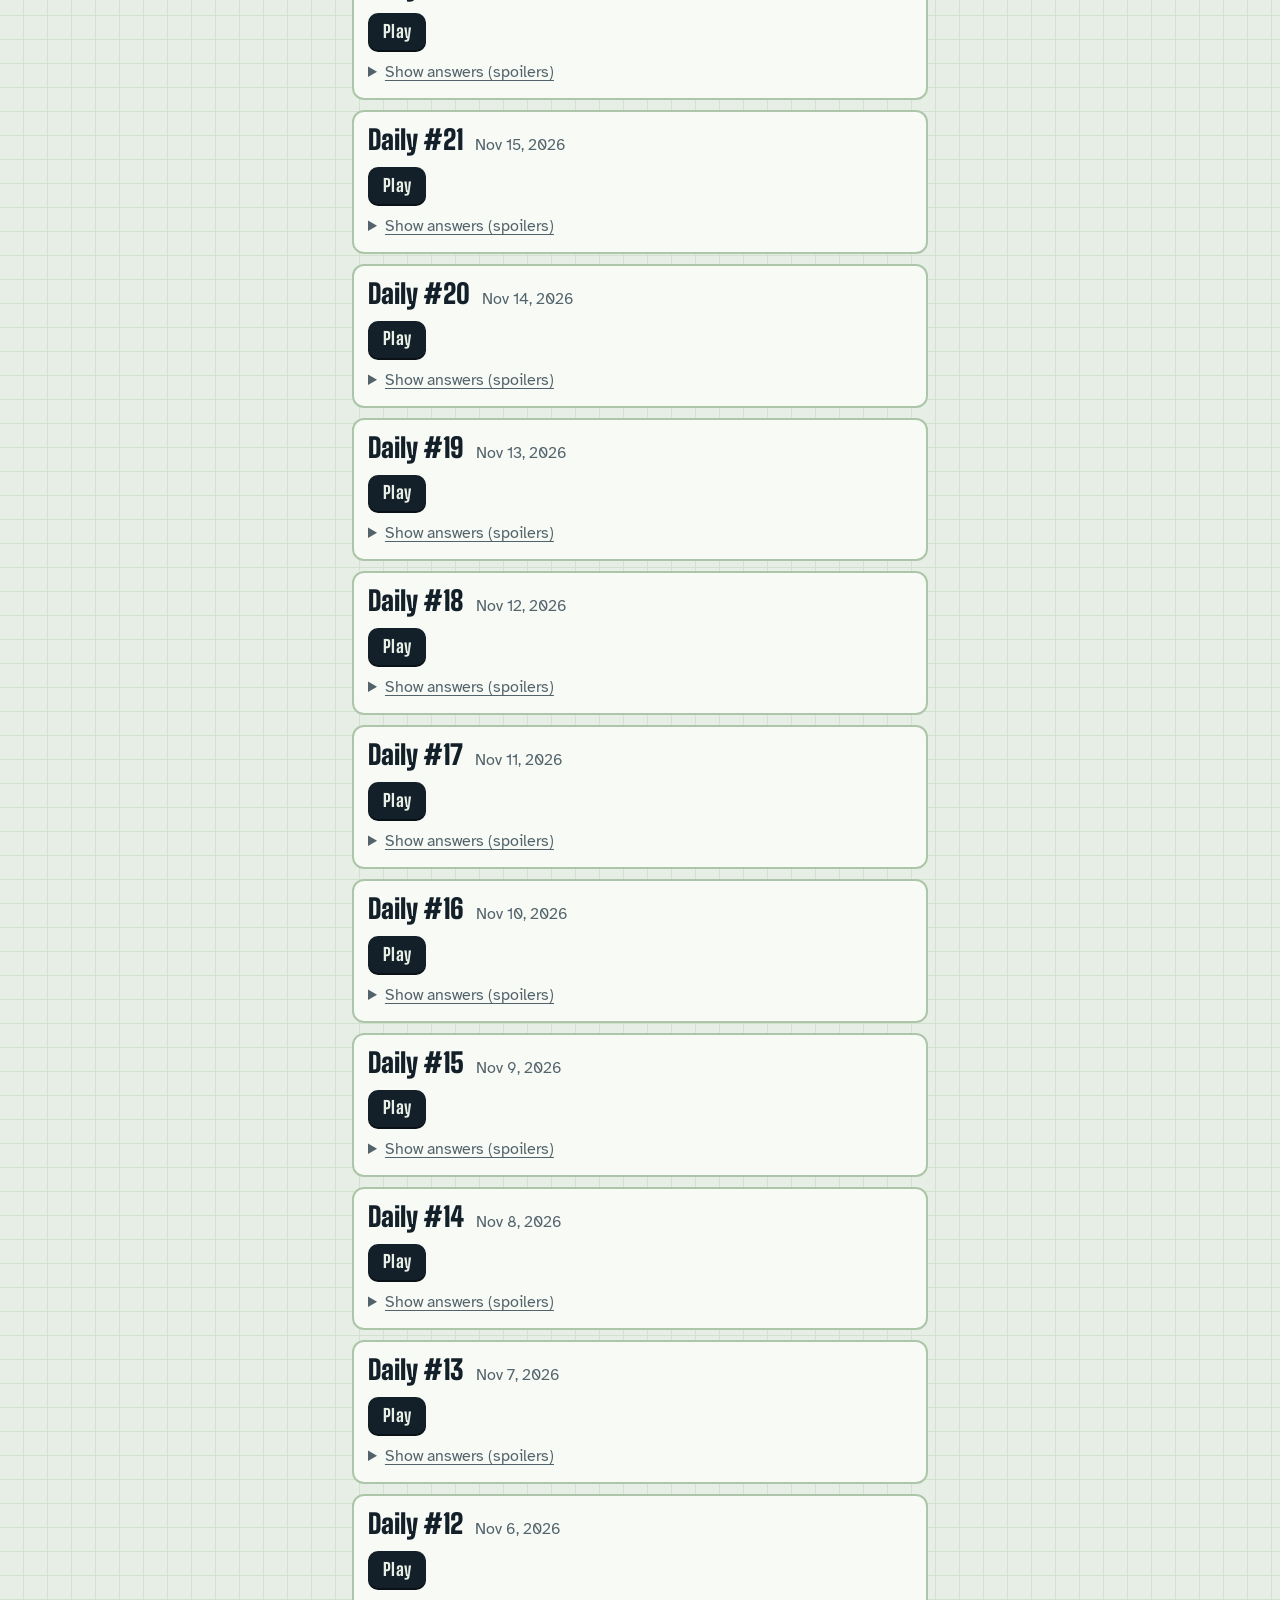
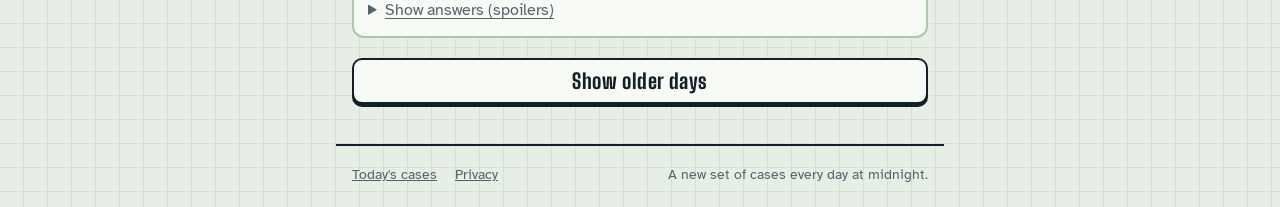
==== commit 7c26025b: "Move the game to liarhunt.com and add side ads Every page, the sitemap and share links now use https" ====
--- a/archive.html
+++ b/archive.html
@@ -7,7 +7,7 @@
 <meta name="description" content="Replay every past Who's Lying? daily case and check the answers: who lied, and why their story could not be true.">
 <meta name="theme-color" content="#e7eee5" media="(prefers-color-scheme: light)">
 <meta name="theme-color" content="#0e1612" media="(prefers-color-scheme: dark)">
-<link rel="canonical" href="https://r4flutter.github.io/WhoLies/archive.html">
+<link rel="canonical" href="https://liarhunt.com/archive.html">
 <link rel="icon" href="assets/favicon.svg" type="image/svg+xml">
 <link rel="apple-touch-icon" href="assets/apple-touch-icon.png">
 <link rel="stylesheet" href="css/style.css">
--- a/css/style.css
+++ b/css/style.css
@@ -1,5 +1,6 @@
 /* WHO'S LYING? — styles
-   Layout: one narrow case-file column on polygraph chart paper; a strip-chart recorder tops every case. */
+   Layout: a full-screen detective desk on polygraph chart paper. A strip-chart recorder tops every case;
+   on wide screens the facts sit left and the suspects right, so a case fits a 16:9 frame without page scrolling. */
 
 @font-face { font-family: "Big Shoulders Display"; font-weight: 700; font-style: normal; font-display: swap; src: url("../assets/fonts/big-shoulders-display-latin-700-normal.woff2") format("woff2"); }
 @font-face { font-family: "Big Shoulders Display"; font-weight: 800; font-style: normal; font-display: swap; src: url("../assets/fonts/big-shoulders-display-latin-800-normal.woff2") format("woff2"); }
@@ -8,8 +9,8 @@
 @font-face { font-family: "Atkinson Hyperlegible"; font-weight: 400; font-style: italic; font-display: swap; src: url("../assets/fonts/atkinson-hyperlegible-latin-400-italic.woff2") format("woff2"); }
 @font-face { font-family: "Atkinson Hyperlegible"; font-weight: 700; font-style: normal; font-display: swap; src: url("../assets/fonts/atkinson-hyperlegible-latin-700-normal.woff2") format("woff2"); }
 
+/* ---------- tokens: "Precinct" (light) ---------- */
 :root {
-  /* chart paper, recorder ink, red needle pen, manila evidence tags */
   --paper: #e7eee5;
   --surface: #f7faf5;
   --grid: #d3e2d0;
@@ -22,6 +23,7 @@
   --tag-ink: #382d12;
   --ok: #1b6844;
   --hint: #8f6200;
+  --gold: #b5850f;
   --face: #fbfcf8;
   --scrim: rgba(20, 32, 41, 0.55);
 
@@ -29,58 +31,83 @@
   --body: "Atkinson Hyperlegible", "Segoe UI", Roboto, "Helvetica Neue", Arial, sans-serif;
 
   --s-1: 0.875rem;
-  --s0: 1.0625rem;
-  --s1: 1.25rem;
-  --s2: 1.625rem;
-  --s3: 2.25rem;
-  --s4: 3.25rem;
-  --r: 6px;
-  --col: 36rem;
+  --s0: 1rem;
+  --s1: 1.2rem;
+  --s2: 1.6rem;
+  --s3: 2.2rem;
+  --r: 12px;
+  --gut: max(14px, env(safe-area-inset-left, 0px));
+  --gutr: max(14px, env(safe-area-inset-right, 0px));
   color-scheme: light;
 }
+/* "Night Shift" (dark) when the device is dark and no theme is chosen */
 @media (prefers-color-scheme: dark) {
   :root:not([data-theme="light"]) {
-    --paper: #0e1612;
-    --surface: #16211b;
-    --grid: #1b2922;
-    --grid-strong: #2c4236;
-    --ink: #e2ebe1;
-    --pencil: #95a69b;
-    --needle: #ff5c6c;
-    --needle-ink: #1a0508;
-    --tag: #3a3220;
-    --tag-ink: #f2e5bd;
-    --ok: #55c993;
-    --hint: #e5b545;
-    --face: #1e2b24;
-    --scrim: rgba(0, 0, 0, 0.62);
+    --paper: #0e1612; --surface: #16211b; --grid: #1b2922; --grid-strong: #2c4236;
+    --ink: #e2ebe1; --pencil: #95a69b; --needle: #ff5c6c; --needle-ink: #1a0508;
+    --tag: #3a3220; --tag-ink: #f2e5bd; --ok: #55c993; --hint: #e5b545; --gold: #e5b545;
+    --face: #1e2b24; --scrim: rgba(0, 0, 0, 0.62);
     color-scheme: dark;
   }
 }
 :root[data-theme="dark"] {
-  --paper: #0e1612;
-  --surface: #16211b;
-  --grid: #1b2922;
-  --grid-strong: #2c4236;
-  --ink: #e2ebe1;
-  --pencil: #95a69b;
-  --needle: #ff5c6c;
-  --needle-ink: #1a0508;
-  --tag: #3a3220;
-  --tag-ink: #f2e5bd;
-  --ok: #55c993;
-  --hint: #e5b545;
-  --face: #1e2b24;
-  --scrim: rgba(0, 0, 0, 0.62);
+  --paper: #0e1612; --surface: #16211b; --grid: #1b2922; --grid-strong: #2c4236;
+  --ink: #e2ebe1; --pencil: #95a69b; --needle: #ff5c6c; --needle-ink: #1a0508;
+  --tag: #3a3220; --tag-ink: #f2e5bd; --ok: #55c993; --hint: #e5b545; --gold: #e5b545;
+  --face: #1e2b24; --scrim: rgba(0, 0, 0, 0.62);
   color-scheme: dark;
 }
-
+/* desk themes chosen in the game (they win over the device setting) */
+:root[data-skin="precinct"] {
+  --paper: #e7eee5; --surface: #f7faf5; --grid: #d3e2d0; --grid-strong: #adc6a9;
+  --ink: #142029; --pencil: #53636b; --needle: #c22438; --needle-ink: #ffffff;
+  --tag: #ecdcae; --tag-ink: #382d12; --ok: #1b6844; --hint: #8f6200; --gold: #b5850f;
+  --face: #fbfcf8; --scrim: rgba(20, 32, 41, 0.55);
+  color-scheme: light;
+}
+:root[data-skin="night"] {
+  --paper: #0e1612; --surface: #16211b; --grid: #1b2922; --grid-strong: #2c4236;
+  --ink: #e2ebe1; --pencil: #95a69b; --needle: #ff5c6c; --needle-ink: #1a0508;
+  --tag: #3a3220; --tag-ink: #f2e5bd; --ok: #55c993; --hint: #e5b545; --gold: #e5b545;
+  --face: #1e2b24; --scrim: rgba(0, 0, 0, 0.62);
+  color-scheme: dark;
+}
+:root[data-skin="sepia"] {
+  --paper: #efe2c8; --surface: #f8eedb; --grid: #e3d2b0; --grid-strong: #cdb58a;
+  --ink: #3b2a1a; --pencil: #6e5a44; --needle: #a2361f; --needle-ink: #ffffff;
+  --tag: #e6cc92; --tag-ink: #3b2a1a; --ok: #3d6b2a; --hint: #8d6100; --gold: #a8740d;
+  --face: #fbf5e8; --scrim: rgba(59, 42, 26, 0.55);
+  color-scheme: light;
+}
+:root[data-skin="blueprint"] {
+  --paper: #123a63; --surface: #17487a; --grid: #1a4d80; --grid-strong: #2d6aa6;
+  --ink: #e8f1ff; --pencil: #a9c3e6; --needle: #ffd23f; --needle-ink: #10243d;
+  --tag: #0e2f52; --tag-ink: #e8f1ff; --ok: #7ee0a8; --hint: #ffd23f; --gold: #ffd23f;
+  --face: #1b4f84; --scrim: rgba(4, 16, 32, 0.66);
+  color-scheme: dark;
+}
+:root[data-skin="neon"] {
+  --paper: #140f24; --surface: #1d1633; --grid: #221a3c; --grid-strong: #3a2d63;
+  --ink: #f1e9ff; --pencil: #b4a6d6; --needle: #ff2e88; --needle-ink: #1a0410;
+  --tag: #2a1f4a; --tag-ink: #f1e9ff; --ok: #3cf0b0; --hint: #ffcf4a; --gold: #ffcf4a;
+  --face: #251c42; --scrim: rgba(6, 3, 14, 0.7);
+  color-scheme: dark;
+}
+:root[data-skin="gold"] {
+  --paper: #1b1a17; --surface: #24221d; --grid: #29271f; --grid-strong: #4a4535;
+  --ink: #f4ead2; --pencil: #bdb196; --needle: #e0b23c; --needle-ink: #1b1a17;
+  --tag: #3a3324; --tag-ink: #f4ead2; --ok: #8fd18a; --hint: #e0b23c; --gold: #e0b23c;
+  --face: #2c2a24; --scrim: rgba(0, 0, 0, 0.66);
+  color-scheme: dark;
+}
+
+/* ---------- base ---------- */
 *, *::before, *::after { box-sizing: border-box; }
 [hidden] { display: none !important; }
 html { -webkit-text-size-adjust: 100%; }
+html.game { font-size: clamp(14px, calc(0.45vw + 0.95vh + 4px), 18px); }
 body {
   margin: 0;
-  min-height: 100vh;
   font-family: var(--body);
   font-size: var(--s0);
   line-height: 1.5;
@@ -92,201 +119,279 @@
   background-size: 24px 24px;
   background-position: -1px -1px;
   -webkit-font-smoothing: antialiased;
-  overflow-x: hidden;
-  overflow-x: clip;
-  display: flex;
-  flex-direction: column;
-}
-body.sheet-open { padding-bottom: var(--sheet-h, 0px); }
+}
+html.game, html.game body { height: 100%; overflow: hidden; }
+html.game body {
+  -webkit-user-select: none; user-select: none; -webkit-touch-callout: none;
+  -webkit-tap-highlight-color: transparent; overscroll-behavior: none;
+}
+html.game .share-text, html.game .field { -webkit-user-select: text; user-select: text; }
+html.cg .web-only { display: none !important; }
 img, svg, canvas { max-width: 100%; }
 button { font: inherit; color: inherit; }
 a { color: inherit; }
+p { margin: 0; }
 :focus-visible { outline: 3px solid var(--needle); outline-offset: 2px; }
-
-.wrap {
-  width: 100%;
-  max-width: calc(var(--col) + 32px);
-  margin-inline: auto;
-  padding-left: max(16px, env(safe-area-inset-left, 0px));
-  padding-right: max(16px, env(safe-area-inset-right, 0px));
-}
-.skip { position: absolute; left: -999px; top: 8px; background: var(--ink); color: var(--paper); padding: 8px 12px; z-index: 50; border-radius: var(--r); }
-.skip:focus { left: 16px; }
-
-/* ---------- header ---------- */
-.bar { border-bottom: 2px solid var(--ink); background: var(--paper); }
-.bar-in { display: flex; align-items: center; justify-content: space-between; gap: 12px; padding-block: 10px; }
-.brand {
-  background: none; border: 0; padding: 4px 0; cursor: pointer; white-space: nowrap;
-  font-family: var(--display); font-weight: 900; font-size: clamp(1.3rem, 6vw, 1.6rem); line-height: 1; letter-spacing: 0.01em;
-  color: var(--ink);
-}
-.brand .q { color: var(--needle); }
-.bar-tools { display: flex; gap: 2px; }
-.icon-btn {
-  width: 40px; height: 40px; display: grid; place-items: center;
-  background: transparent; border: 0; border-radius: 50%; cursor: pointer; color: var(--ink);
-}
-.icon-btn:hover { background: var(--grid); }
-.icon-btn svg { width: 22px; height: 22px; fill: none; stroke: currentColor; stroke-width: 2; stroke-linecap: round; stroke-linejoin: round; }
-.icon-btn[aria-pressed="false"] .wave { display: none; }
-.icon-btn[aria-pressed="true"] .mute { display: none; }
-
-main { flex: 1; padding-block: 20px 32px; }
-.screen { display: grid; gap: 22px; }
-.screen > p { margin: 0; }
-#res-body { display: grid; gap: 14px; justify-items: start; }
-
-/* ---------- buttons ---------- */
+.muted { color: var(--pencil); }
+.small { font-size: var(--s-1); }
+
+/* ---------- shared pieces ---------- */
 .btn {
-  display: inline-flex; align-items: center; justify-content: center; gap: 8px;
-  min-height: 52px; padding: 10px 20px;
+  display: inline-flex; align-items: center; justify-content: center; gap: 0.5rem;
+  min-height: 2.9rem; padding: 0.55rem 1.1rem;
   border-radius: var(--r); border: 2px solid var(--ink);
-  font-family: var(--display); font-weight: 800; font-size: 1.35rem; letter-spacing: 0.02em; line-height: 1;
+  font-family: var(--display); font-weight: 800; font-size: 1.3rem; letter-spacing: 0.02em; line-height: 1;
   cursor: pointer; text-decoration: none; text-align: center;
-  transition: transform 0.08s ease;
-}
+  transition: transform 0.08s ease, filter 0.12s ease;
+}
+.btn:hover { filter: brightness(1.06); }
 .btn:active { transform: translateY(1px); }
-.btn:disabled { opacity: 0.55; cursor: default; }
+.btn:disabled { opacity: 0.5; cursor: default; filter: none; }
 .btn.primary { background: var(--ink); color: var(--paper); }
 .btn.ghost { background: var(--surface); color: var(--ink); }
 .btn.danger { background: var(--needle); border-color: var(--needle); color: var(--needle-ink); }
 .btn.wide { width: 100%; }
-.btn.small { min-height: 40px; padding: 6px 14px; font-size: 1.1rem; }
+.btn.small { min-height: 2.3rem; padding: 0.3rem 0.8rem; font-size: 1.1rem; }
+.btn.big { min-height: 3.4rem; font-size: 1.6rem; }
+.btn .ad-ico { width: 1.15rem; height: 1.15rem; flex: none; }
 .link-btn {
-  background: none; border: 0; padding: 6px 2px; cursor: pointer;
+  background: none; border: 0; padding: 0.3rem 0.1rem; cursor: pointer;
   color: var(--pencil); text-decoration: underline; text-underline-offset: 3px; font-size: var(--s-1);
 }
-.link-btn:disabled { text-decoration: none; cursor: default; }
-
-/* ---------- home ---------- */
-.hero { display: grid; gap: 10px; padding-top: 6px; }
-.hero-title {
-  margin: 0;
-  font-family: var(--display); font-weight: 900;
-  font-size: clamp(4.25rem, 21vw, 8rem); line-height: 0.82; letter-spacing: -0.01em;
-  text-transform: uppercase;
-}
-.hero-title .q { color: var(--needle); }
-.trace { display: block; width: 100%; height: 76px; }
-.hero-trace { height: 84px; border-top: 2px solid var(--ink); border-bottom: 2px solid var(--ink); background: var(--surface); }
-.hero-lede { margin: 6px 0 0; font-size: var(--s1); line-height: 1.4; max-width: 30ch; text-wrap: pretty; }
-
-.today {
-  background: var(--surface); border: 2px solid var(--ink); border-radius: var(--r);
-  padding: 18px; display: grid; gap: 14px;
-}
-.today-head { display: flex; flex-wrap: wrap; align-items: baseline; justify-content: space-between; gap: 4px 12px; }
-.today-num { font-family: var(--display); font-weight: 900; font-size: var(--s3); line-height: 1; }
-.today-date { color: var(--pencil); }
-.today p { margin: 0; }
-.home-done { display: grid; gap: 12px; }
-.mini-grid { display: flex; gap: 6px; }
-.mini-grid span { width: 30px; height: 30px; border-radius: 4px; border: 2px solid var(--ink); }
+.icon-btn {
+  width: 2.6rem; height: 2.6rem; display: grid; place-items: center; flex: none;
+  background: transparent; border: 0; border-radius: 50%; cursor: pointer; color: var(--ink);
+}
+.icon-btn:hover { background: var(--grid); }
+.icon-btn svg { width: 1.4rem; height: 1.4rem; fill: none; stroke: currentColor; stroke-width: 2; stroke-linecap: round; stroke-linejoin: round; }
+.chip-btn {
+  display: inline-flex; align-items: center; gap: 0.35rem; position: relative;
+  min-height: 2.4rem; padding: 0.3rem 0.9rem; border: 2px solid var(--ink); border-radius: 99px;
+  background: var(--surface); color: var(--ink); cursor: pointer; text-decoration: none; font-weight: 700; font-size: var(--s-1);
+}
+.chip-btn:hover { background: var(--grid); }
+.dot { width: 0.55rem; height: 0.55rem; border-radius: 50%; background: var(--needle); }
+.eyebrow { color: var(--pencil); font-size: var(--s-1); font-weight: 700; letter-spacing: 0.04em; }
 .cell-g { background: var(--ok); }
 .cell-y { background: var(--hint); }
 .cell-r { background: var(--needle); }
 .cell-n { background: transparent; }
-.countdown-line { color: var(--pencil); font-variant-numeric: tabular-nums; }
-.countdown-line strong { color: var(--ink); font-weight: 700; }
-
-.endless-cta { display: grid; gap: 6px; }
-.endless-cta .note { color: var(--pencil); font-size: var(--s-1); margin: 0; text-align: center; }
-
-.steps { margin: 0; padding: 0; list-style: none; display: grid; gap: 12px; counter-reset: step; }
-.steps li { counter-increment: step; display: grid; grid-template-columns: 2.2rem 1fr; gap: 12px; align-items: start; }
-.steps li::before {
-  content: counter(step);
-  font-family: var(--display); font-weight: 900; font-size: 1.6rem; line-height: 1;
-  width: 2.2rem; height: 2.2rem; display: grid; place-items: center;
-  border: 2px solid var(--ink); border-radius: 50%; background: var(--surface);
-}
-.steps strong { display: block; font-family: var(--display); font-weight: 800; font-size: 1.3rem; line-height: 1.15; }
-.steps span { color: var(--pencil); }
-.how-title { margin: 6px 0 0; font-family: var(--display); font-weight: 900; font-size: var(--s2); line-height: 1; }
-
-/* ---------- recorder ---------- */
-.recorder {
-  position: relative; border: 2px solid var(--ink); border-radius: var(--r);
-  background: var(--surface); overflow: hidden;
-}
-.recorder .trace { height: 70px; }
+
+/* stars: clipped squares so they share one shape everywhere */
+.st, .star-ico {
+  display: inline-block; width: 1.05rem; height: 1.05rem; flex: none;
+  background: var(--grid-strong);
+  clip-path: polygon(50% 2%, 62% 36%, 98% 36%, 69% 58%, 80% 94%, 50% 72%, 20% 94%, 31% 58%, 2% 36%, 38% 36%);
+}
+.st.on, .star-ico.on { background: var(--gold); }
+.stars { display: inline-flex; gap: 0.12rem; align-items: center; }
+
+/* reward chips: +20 coins, +45 XP */
+.rewards { display: flex; flex-wrap: wrap; gap: 0.4rem; }
+.rewards:empty { display: none; }
+.rw {
+  display: inline-flex; align-items: center; gap: 0.3rem;
+  border: 2px solid var(--ink); border-radius: 99px; padding: 0.15rem 0.65rem;
+  font-weight: 700; font-size: var(--s-1); background: var(--surface); font-variant-numeric: tabular-nums;
+}
+.rw.coin { border-color: var(--gold); }
+.rw.xp { border-color: var(--ok); }
+.rw.mult { border-color: var(--needle); color: var(--needle); }
+.rewards.big .rw { font-size: var(--s0); padding: 0.25rem 0.85rem; }
+.coin-ico { width: 1.1em; height: 1.1em; fill: none; stroke: var(--gold); stroke-width: 2; stroke-linecap: round; flex: none; }
+
+/* detective badge */
+.badge-svg { display: block; }
+.badge-svg .b-outer { stroke: var(--ink); stroke-width: 2; stroke-linejoin: round; }
+.badge-svg .b-ring { fill: none; stroke: var(--ink); stroke-width: 1.6; }
+.badge-svg .b-inner { stroke: var(--ink); stroke-width: 1.2; }
+.badge-svg .b-num { font-family: var(--display); font-weight: 900; fill: var(--ink); }
+.badge-bronze .b-outer { fill: #c98a4b; } .badge-bronze .b-inner { fill: #e3b07e; }
+.badge-silver .b-outer { fill: #a9b4bd; } .badge-silver .b-inner { fill: #d9e0e6; }
+.badge-gold .b-outer { fill: #d9a520; } .badge-gold .b-inner { fill: #f2d27a; }
+.badge-svg .b-num { fill: #142029; }
+.badge-svg .b-outer, .badge-svg .b-ring, .badge-svg .b-inner { stroke: #142029; }
+
+/* ---------- app shell ---------- */
+.app { height: 100%; display: flex; flex-direction: column; }
+.hud { flex: none; background: var(--paper); border-bottom: 2px solid var(--ink); padding-top: env(safe-area-inset-top, 0px); position: relative; z-index: 5; }
+.hud-in {
+  display: flex; align-items: center; gap: 0.4rem; min-height: 3rem;
+  padding: 0.2rem var(--gutr) 0.2rem var(--gut); max-width: 84rem; margin: 0 auto;
+}
+.brand {
+  background: none; border: 0; padding: 0.2rem 0; cursor: pointer; white-space: nowrap; color: var(--ink);
+  font-family: var(--display); font-weight: 900; font-size: 1.55rem; line-height: 1; letter-spacing: 0.01em;
+}
+.brand .q, .boot-title .q { color: var(--needle); }
+.hud-back { margin-left: -0.5rem; }
+.hud-title { min-width: 0; display: grid; line-height: 1.05; }
+.hud-main { font-family: var(--display); font-weight: 900; font-size: 1.35rem; white-space: nowrap; overflow: hidden; text-overflow: ellipsis; }
+.hud-sub { color: var(--pencil); font-size: var(--s-1); white-space: nowrap; overflow: hidden; text-overflow: ellipsis; }
+.hud-right { margin-left: auto; display: flex; align-items: center; gap: 0.25rem; }
+.coins {
+  display: inline-flex; align-items: center; gap: 0.35rem; cursor: pointer;
+  border: 2px solid var(--ink); border-radius: 99px; background: var(--surface); color: var(--ink);
+  padding: 0.2rem 0.75rem 0.2rem 0.5rem; font-weight: 700; font-variant-numeric: tabular-nums; min-height: 2.3rem;
+}
+.coins b { min-width: 2.2ch; text-align: right; }
+.stage { flex: 1; min-height: 0; position: relative; }
+.scr { position: absolute; inset: 0; overflow-y: auto; overflow-x: hidden; overscroll-behavior: contain; -webkit-overflow-scrolling: touch; }
+.scr:focus { outline: none; }
+
+/* ---------- headquarters ---------- */
+.hq-grid {
+  display: grid; gap: 1rem; padding: 1rem var(--gutr) calc(1.2rem + env(safe-area-inset-bottom, 0px)) var(--gut);
+  max-width: 84rem; margin: 0 auto;
+}
+.hq-col { display: grid; gap: 1rem; align-content: start; min-width: 0; }
+.player { display: flex; gap: 0.9rem; align-items: center; }
+.player-badge { flex: none; width: 3.8rem; }
+.player-badge svg { width: 100%; height: auto; }
+.player-info { flex: 1; min-width: 0; display: grid; gap: 0.15rem; }
+.player-name { display: flex; align-items: center; gap: 0.45rem; font-family: var(--display); font-weight: 900; font-size: 1.6rem; line-height: 1; }
+.player-name span { overflow: hidden; text-overflow: ellipsis; white-space: nowrap; }
+.player-avatar { width: 1.6rem; height: 1.6rem; border-radius: 50%; border: 2px solid var(--ink); object-fit: cover; }
+.player-title { color: var(--pencil); font-weight: 700; }
+.xpbar { height: 0.7rem; border: 2px solid var(--ink); border-radius: 99px; overflow: hidden; background: var(--surface); margin-top: 0.2rem; }
+.xpbar span { display: block; height: 100%; width: 0; background: var(--ok); transition: width 0.6s ease; }
+.xp-text { color: var(--pencil); font-size: var(--s-1); font-variant-numeric: tabular-nums; }
+
+.career-card { position: relative; border: 2px solid var(--ink); border-radius: var(--r); background: var(--surface); overflow: hidden; }
+.card-trace { display: block; width: 100%; height: 4.2rem; border-bottom: 2px solid var(--ink); }
+.career-in { padding: 0.9rem 1rem 1rem; display: grid; gap: 0.65rem; justify-items: start; }
+.career-name { margin: -0.4rem 0 0; font-family: var(--display); font-weight: 900; font-size: 2.5rem; line-height: 0.95; text-wrap: balance; }
+.nodes { display: grid; grid-template-columns: repeat(10, minmax(0, 1fr)); gap: 0.3rem; width: 100%; }
+.node {
+  display: grid; justify-items: center; gap: 0.15rem; padding: 0.3rem 0 0.25rem; border-radius: 4px;
+  border: 2px solid var(--grid-strong); background: var(--paper); font-family: var(--display); font-weight: 900; font-size: 1rem; line-height: 1;
+}
+.node .stars .st { width: 0.5rem; height: 0.5rem; }
+.node.done { border-color: var(--ink); }
+.node.now { border-color: var(--needle); background: var(--surface); box-shadow: 0 0 0 2px var(--needle); }
+.node.is-twist { border-style: dashed; }
+.node.locked { color: var(--pencil); }
+#btn-play { margin-top: 0.15rem; }
+
+.modes { display: grid; grid-template-columns: 1fr 1fr; gap: 0.7rem; }
+.mode-tile {
+  position: relative; display: grid; grid-template-columns: auto 1fr; gap: 0.6rem; align-items: center; text-align: left;
+  border: 2px solid var(--ink); border-radius: var(--r); background: var(--surface); padding: 0.75rem; cursor: pointer; min-height: 4.6rem;
+}
+.mode-tile:hover { background: var(--grid); }
+.mode-ico { width: 2.4rem; height: 2.4rem; border-radius: 50%; display: grid; place-items: center; background: var(--ink); color: var(--paper); }
+.mode-ico svg { width: 1.35rem; height: 1.35rem; fill: none; stroke: currentColor; stroke-width: 2; stroke-linecap: round; stroke-linejoin: round; }
+.mode-txt { display: grid; min-width: 0; line-height: 1.2; }
+.mode-txt b { font-family: var(--display); font-weight: 900; font-size: 1.4rem; line-height: 1.05; }
+.mode-txt span { color: var(--pencil); font-size: var(--s-1); }
+.mode-flag { position: absolute; top: -0.6rem; right: 0.6rem; background: var(--needle); color: var(--needle-ink); font-weight: 700; font-size: 0.75rem; padding: 0.05rem 0.5rem; border-radius: 99px; }
+
+.missions { border: 2px solid var(--ink); border-radius: var(--r); background: var(--surface); padding: 0.8rem 0.9rem; display: grid; gap: 0.6rem; }
+.missions-head { display: flex; align-items: baseline; justify-content: space-between; gap: 0.6rem; flex-wrap: wrap; }
+.missions-head h2 { margin: 0; font-family: var(--display); font-weight: 900; font-size: 1.45rem; line-height: 1; }
+.missions-head .muted { font-size: var(--s-1); font-variant-numeric: tabular-nums; }
+.mission-list { list-style: none; margin: 0; padding: 0; display: grid; gap: 0.5rem; }
+.mission { display: grid; grid-template-columns: 1.3rem 1fr auto; gap: 0.6rem; align-items: center; }
+.m-check { width: 1.3rem; height: 1.3rem; border: 2px solid var(--ink); border-radius: 50%; display: grid; place-items: center; }
+.mission.done .m-check { background: var(--ok); border-color: var(--ok); }
+.mission.done .m-check::after { content: ""; width: 0.35rem; height: 0.6rem; border: solid var(--surface); border-width: 0 2px 2px 0; transform: rotate(45deg) translate(-1px, -1px); }
+.m-body { min-width: 0; display: grid; gap: 0.2rem; }
+.m-text { font-size: var(--s-1); font-weight: 700; line-height: 1.25; }
+.mission.claimed .m-text { color: var(--pencil); text-decoration: line-through; }
+.m-bar { height: 0.35rem; border-radius: 99px; background: var(--grid); overflow: hidden; }
+.m-bar span { display: block; height: 100%; background: var(--ok); }
+.m-side { font-size: var(--s-1); font-weight: 700; font-variant-numeric: tabular-nums; display: flex; align-items: center; gap: 0.25rem; }
+.chest { border-top: 2px dashed var(--grid-strong); padding-top: 0.55rem; display: flex; align-items: center; gap: 0.6rem; justify-content: space-between; font-size: var(--s-1); }
+.chest b { font-family: var(--display); font-size: 1.15rem; }
+.hq-links { display: flex; flex-wrap: wrap; gap: 0.45rem; }
+
+/* ---------- case screen ---------- */
+.case-scr { display: flex; flex-direction: column; overflow: hidden; }
+.case-top {
+  flex: none; display: flex; gap: 0.75rem; align-items: center; width: 100%; max-width: 84rem; margin: 0 auto;
+  padding: 0.5rem var(--gutr) 0.4rem var(--gut);
+}
+.recorder { position: relative; flex: 1; min-width: 0; border: 2px solid var(--ink); border-radius: var(--r); background: var(--surface); overflow: hidden; }
+.trace { display: block; width: 100%; height: 3.1rem; }
 .rec-labels {
   position: absolute; inset: 0 0 auto 0; display: flex; justify-content: space-between; align-items: flex-start;
-  padding: 6px 10px; pointer-events: none;
-  font-family: var(--display); font-weight: 800; font-size: 1.05rem; letter-spacing: 0.03em;
-}
-.rec-labels span { background: var(--surface); padding: 0 4px; border-radius: 3px; }
+  padding: 0.2rem 0.45rem; pointer-events: none;
+  font-family: var(--display); font-weight: 800; font-size: 1rem; letter-spacing: 0.03em;
+}
+.rec-labels span { background: var(--surface); padding: 0 0.25rem; border-radius: 3px; }
 .rec-time { font-variant-numeric: tabular-nums; }
 .rec-time.urgent { color: var(--needle); }
-
-.game-meta { display: flex; align-items: center; justify-content: space-between; gap: 12px; min-height: 30px; }
-.pips { display: flex; gap: 6px; }
-.pips span { width: 22px; height: 22px; border-radius: 4px; border: 2px solid var(--ink); }
+.rec-time.frozen { color: var(--ok); }
+.case-meta { flex: none; display: flex; gap: 0.6rem; align-items: center; }
+.pips { display: flex; gap: 0.3rem; }
+.pips span { width: 1.25rem; height: 1.25rem; border-radius: 4px; border: 2px solid var(--ink); }
 .pips span.now { box-shadow: 0 0 0 3px var(--grid-strong); }
-.score-line { font-family: var(--display); font-weight: 800; font-size: 1.25rem; }
-.lives { display: flex; gap: 6px; align-items: center; }
-.lives span { width: 16px; height: 16px; border-radius: 50%; border: 2px solid var(--needle); }
+.stars-live .st { width: 1.3rem; height: 1.3rem; }
+.lives { display: flex; gap: 0.3rem; align-items: center; }
+.lives span { width: 1rem; height: 1rem; border-radius: 50%; border: 2px solid var(--needle); }
 .lives span.on { background: var(--needle); }
-.replay-tag { font-size: var(--s-1); color: var(--pencil); border: 1px dashed var(--pencil); border-radius: 99px; padding: 2px 10px; }
-
-/* ---------- case ---------- */
-.case { display: grid; gap: 14px; }
-.case-kicker { margin: 0; color: var(--pencil); font-size: var(--s-1); }
-.case-title {
-  margin: -6px 0 0; font-family: var(--display); font-weight: 900;
-  font-size: clamp(2.1rem, 9vw, 2.75rem); line-height: 0.95; text-wrap: balance;
-}
-.case-setup { margin: 0; font-size: var(--s1); line-height: 1.4; text-wrap: pretty; }
-.sec { margin: 6px 0 -4px; font-family: var(--display); font-weight: 800; font-size: 1.3rem; line-height: 1.1; }
-.twist {
-  border: 3px solid var(--needle); border-radius: var(--r); padding: 12px 14px;
-  background: var(--surface); color: var(--ink); display: grid; gap: 2px;
-}
-.twist strong { font-family: var(--display); font-weight: 900; font-size: 1.7rem; line-height: 1; color: var(--needle); }
-
-.clues { list-style: none; margin: 0; padding: 0; display: grid; gap: 8px; }
+.combo {
+  display: inline-flex; align-items: center; gap: 0.2rem; font-family: var(--display); font-weight: 900; font-size: 1.35rem;
+  color: var(--needle); line-height: 1; white-space: nowrap;
+}
+.combo svg { width: 1.1rem; height: 1.1rem; fill: var(--needle); }
+.replay-tag { font-size: var(--s-1); color: var(--pencil); border: 1px dashed var(--pencil); border-radius: 99px; padding: 0.05rem 0.6rem; white-space: nowrap; }
+
+.case-grid {
+  flex: 1; min-height: 0; position: relative; width: 100%; max-width: 84rem; margin: 0 auto;
+  display: grid; grid-template-columns: minmax(0, 1fr); gap: 0.9rem; align-content: start;
+  padding: 0.35rem var(--gutr) 1rem var(--gut); overflow-y: auto; overscroll-behavior: contain;
+}
+.pane { display: grid; gap: 0.6rem; align-content: start; min-width: 0; }
+.case-kicker { color: var(--pencil); font-size: var(--s-1); font-weight: 700; }
+.case-title { margin: -0.35rem 0 0; font-family: var(--display); font-weight: 900; font-size: 2.15rem; line-height: 0.95; text-wrap: balance; }
+.case-setup { font-size: var(--s1); line-height: 1.35; text-wrap: pretty; }
+.sec { margin: 0.2rem 0 -0.15rem; font-family: var(--display); font-weight: 800; font-size: 1.25rem; line-height: 1.1; }
+.twist { border: 3px solid var(--needle); border-radius: var(--r); padding: 0.55rem 0.75rem; background: var(--surface); display: grid; gap: 0.1rem; }
+.twist strong { font-family: var(--display); font-weight: 900; font-size: 1.55rem; line-height: 1; color: var(--needle); }
+
+.clues { list-style: none; margin: 0; padding: 0; display: grid; gap: 0.4rem; }
 .clue {
   position: relative; display: block; width: 100%; text-align: left;
   background: var(--tag); color: var(--tag-ink);
-  padding: 11px 14px 11px 34px; border: 0; border-radius: 0 var(--r) var(--r) 0;
-  clip-path: polygon(16px 0, 100% 0, 100% 100%, 16px 100%, 0 50%);
-  font-size: var(--s0); line-height: 1.4;
+  padding: 0.55rem 0.75rem 0.55rem 1.95rem; border: 0; border-radius: 0 var(--r) var(--r) 0;
+  clip-path: polygon(0.95rem 0, 100% 0, 100% 100%, 0.95rem 100%, 0 50%);
+  font-size: var(--s0); line-height: 1.38;
 }
 .clue::before {
-  content: ""; position: absolute; left: 14px; top: 50%; width: 9px; height: 9px; margin-top: -4.5px;
+  content: ""; position: absolute; left: 0.85rem; top: 50%; width: 0.55rem; height: 0.55rem; margin-top: -0.275rem;
   border-radius: 50%; background: var(--paper); box-shadow: inset 0 0 0 2px var(--tag-ink);
 }
-button.clue { cursor: pointer; }
-button.clue:hover { filter: brightness(0.97); }
+button.clue { cursor: pointer; font: inherit; }
+button.clue:hover { filter: brightness(0.96); }
 .clue.is-picked { outline: 3px solid var(--needle); outline-offset: -3px; }
 .clue.is-out { opacity: 0.45; text-decoration: line-through; }
-.clue.is-wrong { outline: 3px dashed var(--needle); outline-offset: -3px; }
-.clue.has-stamp { padding-right: 104px; }
-.clue .stamp { right: 10px; top: 50%; transform: translateY(-50%) rotate(-6deg); }
-
-.task { margin: 0; font-weight: 700; }
-.tip { margin: 0; color: var(--pencil); font-size: var(--s-1); border-left: 3px solid var(--grid-strong); padding-left: 10px; }
-
-.suspects { display: grid; gap: 10px; overflow-x: clip; padding-bottom: 12px; }
+.clue.is-wrong { outline: 3px dashed var(--pencil); outline-offset: -3px; opacity: 0.7; }
+.clue.has-stamp { padding-right: 6.2rem; }
+.clue.hl { outline: 3px solid var(--hint); outline-offset: -3px; }
+
+.task { font-weight: 700; }
+.suspects { display: grid; gap: 0.55rem; padding-bottom: 0.4rem; }
 .suspect {
-  position: relative; display: grid; grid-template-columns: 76px 1fr; gap: 14px; align-items: start;
-  width: 100%; text-align: left; padding: 12px; cursor: pointer;
-  background: var(--surface); border: 2px solid var(--grid-strong); border-radius: var(--r);
-  transition: border-color 0.12s ease;
+  position: relative; display: grid; grid-template-columns: 4.4rem minmax(0, 1fr); gap: 0.8rem; align-items: start;
+  width: 100%; text-align: left; padding: 0.6rem; cursor: pointer; font: inherit;
+  background: var(--surface); color: var(--ink); border: 2px solid var(--grid-strong); border-radius: var(--r);
+  transition: border-color 0.12s ease, transform 0.12s ease;
 }
 .suspect:hover { border-color: var(--ink); }
 .suspect.is-picked { border-color: var(--needle); box-shadow: 0 0 0 2px var(--needle); }
 .suspect.is-out { opacity: 0.45; }
 .suspect.is-out .says { text-decoration: line-through; }
-.suspect.is-wrong { border-color: var(--needle); border-style: dashed; }
+.suspect.is-wrong { border-style: dashed; opacity: 0.72; }
+.suspect.is-answer { border-color: var(--needle); box-shadow: 0 0 0 2px var(--needle); }
+.suspect.is-answer.ok-answer { border-color: var(--ok); box-shadow: 0 0 0 2px var(--ok); }
 .suspect:disabled, .clue:disabled { cursor: default; }
 .suspect.static { cursor: default; }
 .suspect.static:hover { border-color: var(--grid-strong); }
 .mug {
-  width: 76px; height: 86px; border: 2px solid var(--ink); border-radius: 4px; overflow: hidden;
+  width: 4.4rem; height: 5rem; border: 2px solid var(--ink); border-radius: 4px; overflow: hidden;
   background-color: var(--face);
-  background-image: repeating-linear-gradient(to bottom, transparent 0 13px, var(--grid-strong) 13px 14px);
+  background-image: repeating-linear-gradient(to bottom, transparent 0 0.75rem, var(--grid-strong) 0.75rem calc(0.75rem + 1px));
   display: grid; align-items: end;
 }
 .face { display: block; width: 100%; height: auto; }
@@ -297,131 +402,590 @@
 .face .ln.paper { stroke: var(--face); }
 .face .hair, .face .ink { fill: var(--ink); }
 .face .band { fill: var(--needle); }
-.who { display: grid; gap: 4px; min-width: 0; }
-.who-name { font-family: var(--display); font-weight: 900; font-size: 1.55rem; line-height: 1; }
+.who { display: grid; gap: 0.15rem; min-width: 0; }
+.who-top { display: flex; align-items: baseline; gap: 0.5rem; flex-wrap: wrap; }
+.who-name { font-family: var(--display); font-weight: 900; font-size: 1.45rem; line-height: 1; }
 .who-role { color: var(--pencil); font-size: var(--s-1); line-height: 1.2; }
-.says { display: block; margin: 4px 0 0; font-size: var(--s0); line-height: 1.42; }
+.who-key { margin-left: auto; color: var(--pencil); font-size: 0.75rem; border: 1px solid var(--grid-strong); border-radius: 3px; padding: 0 0.3rem; }
+.says { display: block; margin-top: 0.15rem; font-size: var(--s0); line-height: 1.38; }
 .says::before { content: "\201C"; }
 .says::after { content: "\201D"; }
-.your-pick { position: absolute; left: 12px; bottom: -11px; background: var(--needle); color: var(--needle-ink); font-size: 0.75rem; font-weight: 700; padding: 1px 8px; border-radius: 99px; }
+.your-pick { position: absolute; left: 0.6rem; bottom: -0.7rem; background: var(--pencil); color: var(--surface); font-size: 0.72rem; font-weight: 700; padding: 0.05rem 0.5rem; border-radius: 99px; }
 
 .stamp {
-  position: absolute; right: 12px; top: 12px; z-index: 2;
-  font-family: var(--display); font-weight: 900; font-size: 1.9rem; line-height: 1; letter-spacing: 0.06em;
-  color: var(--needle); border: 3px solid var(--needle); border-radius: 4px; padding: 4px 8px 2px;
+  position: absolute; right: 0.6rem; top: 0.6rem; z-index: 2;
+  font-family: var(--display); font-weight: 900; font-size: 1.7rem; line-height: 1; letter-spacing: 0.06em;
+  color: var(--needle); border: 3px solid var(--needle); border-radius: 4px; padding: 0.2rem 0.45rem 0.1rem;
   transform: rotate(-9deg); background: var(--surface);
   animation: stamp 0.32s cubic-bezier(0.2, 1.6, 0.4, 1) both;
 }
 .stamp.ok { color: var(--ok); border-color: var(--ok); }
-.clue .stamp { background: var(--tag); font-size: 1.4rem; }
+.stamp.cleared { color: var(--pencil); border-color: var(--pencil); font-size: 1.3rem; }
+.clue .stamp { background: var(--tag); font-size: 1.25rem; right: 0.55rem; top: 50%; animation-name: stampc; transform: translateY(-50%) rotate(-6deg); }
 @keyframes stamp { from { transform: rotate(-9deg) scale(1.7); opacity: 0; } to { transform: rotate(-9deg) scale(1); opacity: 1; } }
-.clue .stamp { animation-name: stampc; }
 @keyframes stampc { from { transform: translateY(-50%) rotate(-6deg) scale(1.7); opacity: 0; } to { transform: translateY(-50%) rotate(-6deg) scale(1); opacity: 1; } }
 
-.case-tools { display: flex; flex-wrap: wrap; gap: 4px 16px; align-items: center; justify-content: space-between; }
-.case-tools .note { color: var(--pencil); font-size: var(--s-1); margin: 0; }
-
-/* ---------- bottom sheet ---------- */
-.sheet {
-  position: fixed; left: 0; right: 0; bottom: 0; z-index: 20;
-  background: var(--surface); border-top: 3px solid var(--ink);
-  padding-bottom: env(safe-area-inset-bottom, 0px);
-  max-height: 72vh; overflow-y: auto;
-  animation: rise 0.18s ease-out both;
-}
-@keyframes rise { from { transform: translateY(100%); } to { transform: none; } }
-.sheet-in {
-  max-width: calc(var(--col) + 32px); margin-inline: auto;
-  padding-left: max(16px, env(safe-area-inset-left, 0px));
-  padding-right: max(16px, env(safe-area-inset-right, 0px));
-  padding-block: 14px 16px; display: grid; gap: 10px;
-}
-.sheet-q { margin: 0; font-weight: 700; }
-.sheet-row { display: grid; grid-template-columns: 1fr 2fr; gap: 10px; }
-.verdict { margin: 0; font-family: var(--display); font-weight: 900; font-size: var(--s3); line-height: 0.95; }
-.verdict.good { color: var(--ok); }
-.verdict.bad { color: var(--needle); }
-.why { margin: 0; line-height: 1.45; }
-.twist-reveal { margin: 0; font-style: italic; color: var(--pencil); }
+/* action bar under the case */
+.actionbar {
+  flex: none; border-top: 2px solid var(--ink); background: var(--surface);
+  padding: 0.45rem var(--gutr) calc(0.45rem + env(safe-area-inset-bottom, 0px)) var(--gut);
+}
+.tools, .confirm { max-width: 84rem; margin: 0 auto; display: flex; align-items: center; gap: 0.5rem; min-height: 2.9rem; }
+.tool {
+  display: inline-flex; align-items: center; gap: 0.4rem; min-height: 2.5rem; padding: 0.25rem 0.75rem 0.25rem 0.6rem;
+  border: 2px solid var(--ink); border-radius: 99px; background: var(--paper); color: var(--ink); cursor: pointer; font-weight: 700; font-size: var(--s-1);
+}
+.tool:hover { background: var(--grid); }
+.tool:disabled { opacity: 0.45; cursor: default; }
+.tool svg { width: 1.2rem; height: 1.2rem; fill: none; stroke: currentColor; stroke-width: 2; stroke-linecap: round; }
+.tool-n { min-width: 1.4rem; height: 1.4rem; border-radius: 99px; background: var(--ink); color: var(--paper); font-size: 0.8rem; display: grid; place-items: center; padding: 0 0.3rem; }
+.tool-n.ad { background: var(--needle); color: var(--needle-ink); }
+.tool-note { color: var(--pencil); font-size: var(--s-1); margin-left: auto; text-align: right; line-height: 1.25; }
+.confirm-q { flex: 1; min-width: 0; font-weight: 700; line-height: 1.25; }
+.confirm .btn { min-height: 2.6rem; }
+.confirm .btn.danger { min-width: 8.5rem; }
+
+/* verdict: a card that slides over the case */
+.verdict {
+  position: fixed; left: 0; right: 0; bottom: 0; z-index: 20; max-height: 78%;
+  overflow-y: auto; background: var(--surface); border-top: 3px solid var(--ink);
+  padding: 0.9rem var(--gutr) calc(0.9rem + env(safe-area-inset-bottom, 0px)) var(--gut);
+  animation: rise 0.2s ease-out both;
+}
+@keyframes rise { from { transform: translateY(40%); opacity: 0; } to { transform: none; opacity: 1; } }
+.verdict-card { display: grid; gap: 0.6rem; max-width: 40rem; margin: 0 auto; }
+.verdict-head { font-family: var(--display); font-weight: 900; font-size: 2.4rem; line-height: 0.95; }
+.verdict-head.good { color: var(--ok); }
+.verdict-head.bad { color: var(--needle); }
+.verdict-stars { display: flex; gap: 0.35rem; }
+.verdict-stars .st { width: 2.3rem; height: 2.3rem; }
+.verdict-stars .st.on { animation: starpop 0.42s cubic-bezier(0.2, 1.7, 0.4, 1) both; }
+.verdict-stars .st:nth-child(2) { animation-delay: 0.18s; }
+.verdict-stars .st:nth-child(3) { animation-delay: 0.36s; }
+@keyframes starpop { from { transform: scale(0.2) rotate(-40deg); opacity: 0; } to { transform: none; opacity: 1; } }
+.verdict-banner { background: var(--ink); color: var(--paper); font-family: var(--display); font-weight: 900; font-size: 1.3rem; padding: 0.3rem 0.7rem; border-radius: var(--r); justify-self: start; }
+.why { line-height: 1.45; }
+.twist-reveal { font-style: italic; color: var(--pencil); }
+.verdict-actions { display: flex; gap: 0.5rem; position: sticky; bottom: 0; background: var(--surface); padding-top: 0.35rem; box-shadow: 0 -10px 12px -8px var(--surface); }
+.verdict-actions .btn.ghost { flex: none; }
 
 /* ---------- results ---------- */
-.res-kicker { margin: 0; color: var(--pencil); }
-.res-title { margin: -12px 0 0; font-family: var(--display); font-weight: 900; font-size: clamp(3rem, 15vw, 4.75rem); line-height: 0.88; text-wrap: balance; }
-.res-grid { display: flex; gap: 8px; }
-.res-grid span { width: 48px; height: 48px; border-radius: 6px; border: 2px solid var(--ink); }
-.res-big { margin: 0; font-family: var(--display); font-weight: 900; font-size: clamp(4.5rem, 24vw, 7rem); line-height: 0.85; }
-.res-line { margin: 0; font-size: var(--s1); }
+.results-in {
+  display: grid; gap: 1.2rem; padding: 1.2rem var(--gutr) calc(1.5rem + env(safe-area-inset-bottom, 0px)) var(--gut);
+  max-width: 64rem; margin: 0 auto;
+}
+.res-main, .res-side { display: grid; gap: 0.9rem; align-content: start; min-width: 0; }
+.res-title { margin: -0.4rem 0 0; font-family: var(--display); font-weight: 900; font-size: 3.4rem; line-height: 0.9; text-wrap: balance; }
+#res-body { display: grid; gap: 0.7rem; justify-items: start; }
+.res-grid { display: flex; gap: 0.45rem; }
+.res-grid span { width: 2.8rem; height: 2.8rem; border-radius: 6px; border: 2px solid var(--ink); }
+.res-big { font-family: var(--display); font-weight: 900; font-size: 6rem; line-height: 0.85; }
+.res-line { font-size: var(--s1); }
 .res-line strong { font-variant-numeric: tabular-nums; }
-.share-box { display: grid; gap: 10px; }
-.share-alt { display: flex; flex-wrap: wrap; gap: 8px; }
+.share-box { display: grid; gap: 0.55rem; }
+.share-alt { display: flex; flex-wrap: wrap; gap: 0.45rem; }
 .share-alt a, .share-alt button {
-  flex: 1 1 0; min-width: 90px; min-height: 44px; display: inline-flex; align-items: center; justify-content: center;
+  flex: 1 1 0; min-width: 5.5rem; min-height: 2.6rem; display: inline-flex; align-items: center; justify-content: center;
   border: 2px solid var(--ink); border-radius: var(--r); background: var(--surface);
   font-weight: 700; text-decoration: none; cursor: pointer; font-size: var(--s-1);
 }
-.share-text { width: 100%; min-height: 110px; font: inherit; font-size: var(--s-1); padding: 10px; border: 2px solid var(--ink); border-radius: var(--r); background: var(--surface); color: var(--ink); }
-.stat-row { display: grid; grid-template-columns: repeat(4, 1fr); gap: 8px; margin: 0; }
-.stat-row div { display: grid; gap: 2px; text-align: center; padding: 10px 4px; border-top: 2px solid var(--ink); }
+.share-text { width: 100%; min-height: 6.5rem; font: inherit; font-size: var(--s-1); padding: 0.6rem; border: 2px solid var(--ink); border-radius: var(--r); background: var(--surface); color: var(--ink); }
+.stat-row { display: grid; grid-template-columns: repeat(4, 1fr); gap: 0.5rem; margin: 0; }
+.stat-row div { display: grid; gap: 0.1rem; text-align: center; padding: 0.55rem 0.2rem; border-top: 2px solid var(--ink); }
 .stat-row dt { order: 2; color: var(--pencil); font-size: 0.8rem; line-height: 1.2; }
-.stat-row dd { order: 1; margin: 0; font-family: var(--display); font-weight: 900; font-size: 2rem; line-height: 1; font-variant-numeric: tabular-nums; }
-.new-best { display: inline-block; background: var(--needle); color: var(--needle-ink); font-weight: 700; font-size: var(--s-1); padding: 3px 10px; border-radius: 99px; }
-
-.review { border-top: 2px solid var(--ink); padding-top: 10px; }
-.review summary { cursor: pointer; font-family: var(--display); font-weight: 800; font-size: 1.3rem; padding: 4px 0; }
-.review-item { display: grid; gap: 4px; padding: 12px 0; border-bottom: 1px solid var(--grid-strong); }
-.review-item h4 { margin: 0; font-family: var(--display); font-weight: 800; font-size: 1.25rem; display: flex; gap: 8px; align-items: center; }
-.review-item h4 span { width: 16px; height: 16px; border-radius: 3px; border: 2px solid var(--ink); flex: none; }
-.review-item p { margin: 0; }
+.stat-row dd { order: 1; margin: 0; font-family: var(--display); font-weight: 900; font-size: 1.9rem; line-height: 1; font-variant-numeric: tabular-nums; }
+.res-progress { display: grid; gap: 0.5rem; }
+.res-progress:empty { display: none; }
+.rp-level { display: flex; align-items: center; gap: 0.7rem; padding: 0.6rem 0.8rem; border: 2px solid var(--ink); border-radius: var(--r); background: var(--surface); }
+.rp-level .badge-svg { flex: none; }
+.rp-body { display: grid; gap: 0.3rem; flex: 1; min-width: 0; }
+.rp-top { display: flex; gap: 0.35rem; align-items: baseline; flex-wrap: wrap; }
+.rp-top .muted { margin-left: auto; font-size: var(--s-1); font-variant-numeric: tabular-nums; }
+.rp-mission {
+  display: flex; align-items: center; justify-content: space-between; gap: 0.6rem; padding: 0.55rem 0.8rem;
+  border: 2px dashed var(--grid-strong, var(--pencil)); border-radius: var(--r); font-size: var(--s-1); text-align: left; background: none; color: var(--ink);
+}
+.rp-mission.ready { border: 2px solid var(--ok); background: color-mix(in srgb, var(--ok) 12%, var(--surface)); font-weight: 700; cursor: pointer; justify-content: flex-start; font: inherit; font-size: var(--s-1); font-weight: 700; }
+.rp-mission .coin-ico { width: 1.1rem; height: 1.1rem; flex: none; }
+.new-best { display: inline-block; background: var(--needle); color: var(--needle-ink); font-weight: 700; font-size: var(--s-1); padding: 0.15rem 0.6rem; border-radius: 99px; }
+.countdown-line { color: var(--pencil); font-variant-numeric: tabular-nums; }
+.countdown-line strong { color: var(--ink); }
+.review { border-top: 2px solid var(--ink); padding-top: 0.5rem; }
+.review summary { cursor: pointer; font-family: var(--display); font-weight: 800; font-size: 1.25rem; padding: 0.2rem 0; }
+.review-item { display: grid; gap: 0.2rem; padding: 0.7rem 0; border-bottom: 1px solid var(--grid-strong); }
+.review-item h4 { margin: 0; font-family: var(--display); font-weight: 800; font-size: 1.2rem; display: flex; gap: 0.45rem; align-items: center; }
+.review-item h4 span { width: 1rem; height: 1rem; border-radius: 3px; border: 2px solid var(--ink); flex: none; }
 .review-item .ans { font-weight: 700; }
-
+.rank-card { background: var(--surface); border: 2px solid var(--ink); border-radius: var(--r); padding: 0.8rem 0.9rem; display: grid; gap: 0.45rem; }
+.rank-head { font-size: var(--s1); line-height: 1.35; }
+.rank-sub { color: var(--pencil); font-size: var(--s-1); }
 .ad-slot { min-height: 0; }
-.ad-demo-banner { border: 2px dashed var(--pencil); border-radius: var(--r); padding: 28px 12px; text-align: center; color: var(--pencil); font-size: var(--s-1); }
+/* side ads: tall ads left and right, game in the middle. ads.js adds html.rails on wide screens. */
+.ad-rail { position: fixed; top: 0; bottom: 0; width: var(--rail); display: grid; place-items: center; z-index: 1; }
+.ad-rail.left { left: 12px; } .ad-rail.right { right: 12px; }
+html.rails .app { padding-inline: calc(var(--rail) + 24px); }
+html.rails .verdict { left: calc(var(--rail) + 24px); right: calc(var(--rail) + 24px); }
+.ad-demo-rail { width: 100%; height: 100%; display: grid; place-items: center; border: 2px dashed var(--pencil); border-radius: var(--r); color: var(--pencil); font-size: var(--s-1); text-align: center; }
+@media (max-width: 1099px), (max-height: 659px) {
+  .ad-rail { display: none !important; }
+  html.rails .app { padding-inline: 0; }
+  html.rails .verdict { left: 0; right: 0; }
+}
+.ad-demo-banner { border: 2px dashed var(--pencil); border-radius: var(--r); padding: 1.6rem 0.8rem; text-align: center; color: var(--pencil); font-size: var(--s-1); }
+
+/* ---------- list screens: map, shop, achievements ---------- */
+.list-in { padding: 1rem var(--gutr) calc(1.5rem + env(safe-area-inset-bottom, 0px)) var(--gut); max-width: 64rem; margin: 0 auto; display: grid; gap: 0.8rem; align-content: start; }
+.page-h { margin: 0; font-family: var(--display); font-weight: 900; font-size: 2.6rem; line-height: 0.95; }
+.chapters { display: grid; gap: 0.8rem; }
+.chapter { border: 2px solid var(--ink); border-radius: var(--r); background: var(--surface); padding: 0.75rem 0.85rem; display: grid; gap: 0.55rem; }
+.chapter.locked { border-style: dashed; border-color: var(--grid-strong); background: transparent; color: var(--pencil); }
+.chapter-head { display: flex; align-items: baseline; gap: 0.6rem; flex-wrap: wrap; }
+.chapter-head h3 { margin: 0; font-family: var(--display); font-weight: 900; font-size: 1.5rem; line-height: 1; }
+.chapter-head .muted { margin-left: auto; font-size: var(--s-1); display: inline-flex; align-items: center; gap: 0.3rem; }
+.chapter .nodes .node { cursor: pointer; }
+.chapter .nodes .node:disabled { cursor: default; }
+button.node { font: inherit; font-family: var(--display); font-weight: 900; color: inherit; }
+button.node:not(:disabled):hover { background: var(--grid); }
+
+.free-coins { display: flex; align-items: center; gap: 0.8rem; justify-content: space-between; border: 2px dashed var(--gold); border-radius: var(--r); padding: 0.6rem 0.8rem; background: var(--surface); }
+.shop-grid { display: grid; grid-template-columns: repeat(auto-fill, minmax(12rem, 1fr)); gap: 0.6rem; }
+.shop-card { border: 2px solid var(--ink); border-radius: var(--r); background: var(--surface); padding: 0.7rem; display: grid; gap: 0.35rem; align-content: start; }
+.shop-card h4 { margin: 0; font-family: var(--display); font-weight: 900; font-size: 1.3rem; line-height: 1.05; }
+.shop-card p { color: var(--pencil); font-size: var(--s-1); }
+.shop-card .own { font-size: var(--s-1); font-weight: 700; }
+.shop-card .btn { margin-top: 0.2rem; }
+.shop-card.current { box-shadow: 0 0 0 3px var(--needle); }
+.swatch { display: flex; gap: 0.3rem; }
+.swatch span { width: 1.5rem; height: 1.5rem; border-radius: 50%; border: 2px solid var(--ink); }
+
+.ach-list { list-style: none; margin: 0; padding: 0; display: grid; grid-template-columns: repeat(auto-fill, minmax(17rem, 1fr)); gap: 0.55rem; }
+.ach { display: grid; grid-template-columns: 2.4rem 1fr; gap: 0.65rem; align-items: center; border: 2px solid var(--grid-strong); border-radius: var(--r); background: var(--surface); padding: 0.55rem 0.7rem; }
+.ach.done { border-color: var(--ink); }
+.ach-ico { width: 2.4rem; height: 2.4rem; border-radius: 50%; display: grid; place-items: center; background: var(--grid); }
+.ach.done .ach-ico { background: var(--gold); }
+.ach-ico .st { width: 1.3rem; height: 1.3rem; background: var(--pencil); }
+.ach.done .ach-ico .st { background: var(--surface); }
+.ach h4 { margin: 0; font-family: var(--display); font-weight: 900; font-size: 1.2rem; line-height: 1.05; }
+.ach p { font-size: var(--s-1); color: var(--pencil); line-height: 1.25; }
+.ach .m-bar { margin-top: 0.25rem; }
 
 /* ---------- dialogs ---------- */
 dialog {
-  width: min(32rem, calc(100% - 32px)); max-height: calc(100% - 48px);
+  width: min(31rem, calc(100% - 28px)); max-height: calc(100% - 28px);
   border: 2px solid var(--ink); border-radius: var(--r); padding: 0;
   background: var(--surface); color: var(--ink);
 }
 dialog::backdrop { background: var(--scrim); }
-.dlg { padding: 20px; display: grid; gap: 14px; }
-.dlg h2 { margin: 0; font-family: var(--display); font-weight: 900; font-size: var(--s3); line-height: 0.95; }
-.dlg h3 { margin: 4px 0 0; font-family: var(--display); font-weight: 800; font-size: 1.3rem; }
-.dlg p { margin: 0; }
-.dlg-close { justify-self: end; margin: -8px -8px -18px 0; }
-.dist { display: grid; gap: 6px; }
-.dist-row { display: grid; grid-template-columns: 2.4rem 1fr; gap: 8px; align-items: center; font-variant-numeric: tabular-nums; }
-.dist-row b { font-family: var(--display); font-size: 1.15rem; }
-.dist-bar { height: 24px; background: var(--grid-strong); color: var(--ink); border-radius: 3px; display: flex; align-items: center; justify-content: flex-end; padding: 0 8px; font-size: var(--s-1); font-weight: 700; min-width: 28px; }
+.dlg { padding: 1.1rem 1.2rem 1.2rem; display: grid; gap: 0.75rem; }
+.dlg.center { text-align: center; justify-items: center; }
+.dlg h2 { margin: 0; font-family: var(--display); font-weight: 900; font-size: 2.1rem; line-height: 0.95; }
+.dlg h3 { margin: 0.2rem 0 0; font-family: var(--display); font-weight: 800; font-size: 1.25rem; }
+.dlg-close { justify-self: end; margin: -0.5rem -0.6rem -1.4rem 0; }
+.dlg-row { display: grid; gap: 0.55rem; }
+.row2 { display: grid; grid-template-columns: 1fr 1fr; gap: 0.5rem; }
+.legend { display: grid; gap: 0.35rem; margin: 0; padding: 0; list-style: none; }
+.legend li { display: flex; gap: 0.2rem; align-items: center; }
+.legend li .star-ico:last-of-type { margin-right: 0.5rem; }
+.switch { display: flex; align-items: center; justify-content: space-between; gap: 1rem; font-weight: 700; padding: 0.35rem 0; border-bottom: 1px solid var(--grid-strong); cursor: pointer; }
+.switch input { appearance: none; -webkit-appearance: none; width: 3rem; height: 1.7rem; border-radius: 99px; border: 2px solid var(--ink); background: var(--grid); position: relative; cursor: pointer; order: 2; flex: none; margin: 0; }
+.switch input::after { content: ""; position: absolute; top: 0.12rem; left: 0.15rem; width: 1.2rem; height: 1.2rem; border-radius: 50%; background: var(--ink); transition: transform 0.15s ease; }
+.switch input:checked { background: var(--ok); }
+.switch input:checked::after { transform: translateX(1.25rem); background: var(--surface); }
+.switch input:disabled { opacity: 0.5; }
+.danger-zone { display: grid; gap: 0.5rem; padding-top: 0.3rem; }
+.reset-confirm { display: grid; gap: 0.5rem; border: 2px dashed var(--needle); border-radius: var(--r); padding: 0.6rem; }
+.dist { display: grid; gap: 0.35rem; }
+.dist-row { display: grid; grid-template-columns: 2.4rem 1fr; gap: 0.45rem; align-items: center; font-variant-numeric: tabular-nums; }
+.dist-row b { font-family: var(--display); font-size: 1.1rem; }
+.dist-bar { height: 1.45rem; background: var(--grid-strong); color: var(--ink); border-radius: 3px; display: flex; align-items: center; justify-content: flex-end; padding: 0 0.45rem; font-size: var(--s-1); font-weight: 700; min-width: 1.8rem; }
 .dist-bar.today { background: var(--ink); color: var(--paper); }
-.dlg-row { display: grid; gap: 10px; }
-.legend { display: grid; gap: 6px; margin: 0; padding: 0; list-style: none; }
-.legend li { display: flex; gap: 10px; align-items: center; }
-.legend span { width: 20px; height: 20px; border-radius: 4px; border: 2px solid var(--ink); flex: none; }
-
-/* ---------- toast + ad placeholder ---------- */
+.calendar { list-style: none; margin: 0; padding: 0; display: grid; grid-template-columns: repeat(7, minmax(0, 1fr)); gap: 0.3rem; width: 100%; }
+.calendar li { border: 2px solid var(--grid-strong); border-radius: var(--r); padding: 0.35rem 0.1rem; display: grid; gap: 0.15rem; justify-items: center; font-size: 0.72rem; line-height: 1.1; }
+.calendar li b { font-family: var(--display); font-size: 1rem; }
+.calendar .coin-ico { width: 0.85rem; height: 0.85rem; vertical-align: -0.12rem; }
+.calendar li.past { background: var(--grid); color: var(--pencil); }
+.calendar li.today { border-color: var(--needle); box-shadow: 0 0 0 2px var(--needle); background: var(--surface); }
+.rank-badge { width: 7rem; }
+.rank-badge svg { width: 100%; height: auto; animation: badgein 0.6s cubic-bezier(0.2, 1.5, 0.4, 1) both; }
+@keyframes badgein { from { transform: scale(0.3) rotate(-30deg); opacity: 0; } to { transform: none; opacity: 1; } }
+.reward-list { margin: 0; padding: 0; list-style: none; display: grid; gap: 0.35rem; text-align: left; justify-self: stretch; }
+.reward-list li { background: var(--paper); border-radius: var(--r); padding: 0.45rem 0.7rem; }
+.reward-badge { font-size: 4.2rem; line-height: 1; }
+
+/* ---------- tutorial coach ---------- */
+.coach { position: fixed; inset: 0; z-index: 50; pointer-events: none; }
+.coach-ring {
+  position: fixed; border-radius: 10px; border: 3px solid var(--needle);
+  box-shadow: 0 0 0 9999px rgba(10, 16, 20, 0.45); transition: all 0.3s ease; pointer-events: none;
+  animation: ringpulse 1.6s ease-in-out infinite;
+}
+@keyframes ringpulse { 50% { border-color: var(--hint); } }
+.coach-bubble {
+  position: fixed; pointer-events: auto; width: min(22rem, calc(100% - 28px));
+  background: var(--ink); color: var(--paper); border-radius: var(--r); padding: 0.8rem 0.9rem; display: grid; gap: 0.6rem;
+  box-shadow: 0 8px 24px rgba(0, 0, 0, 0.25); transition: top 0.3s ease, left 0.3s ease;
+}
+.coach-bubble p { font-weight: 700; line-height: 1.35; }
+.coach-row { display: flex; align-items: center; gap: 0.8rem; }
+.coach-bubble .btn.primary { background: var(--paper); color: var(--ink); border-color: var(--paper); }
+.coach-bubble .link-btn { color: var(--paper); opacity: 0.85; }
+.coach.passthrough .coach-ring { box-shadow: 0 0 0 9999px rgba(10, 16, 20, 0.25); }
+
+/* ---------- toasts, effects, boot ---------- */
+.toasts {
+  position: fixed; left: 50%; top: calc(3.4rem + env(safe-area-inset-top, 0px)); transform: translateX(-50%);
+  z-index: 70; display: grid; gap: 0.4rem; justify-items: center; width: min(30rem, calc(100% - 28px)); pointer-events: none;
+}
 .toast {
-  position: fixed; left: 50%; bottom: calc(24px + env(safe-area-inset-bottom, 0px)); transform: translateX(-50%);
-  z-index: 40; max-width: calc(100% - 32px);
-  background: var(--ink); color: var(--paper); padding: 10px 16px; border-radius: var(--r); font-weight: 700;
-}
-body.sheet-open .toast { bottom: calc(var(--sheet-h, 0px) + 16px); }
-.ad-demo { position: fixed; inset: 0; z-index: 60; background: var(--scrim); display: grid; place-items: center; padding: 16px; }
-.ad-demo-box {
-  width: min(26rem, 100%); background: var(--surface); border: 2px dashed var(--pencil); border-radius: var(--r);
-  padding: 24px; display: grid; gap: 10px; text-align: center;
-}
-.ad-demo-box p { margin: 0; }
+  background: var(--ink); color: var(--paper); padding: 0.55rem 0.9rem; border-radius: var(--r); font-weight: 700;
+  display: flex; align-items: center; gap: 0.5rem; box-shadow: 0 6px 18px rgba(0, 0, 0, 0.2);
+  animation: toastin 0.25s ease-out both;
+}
+.toast.gold { background: var(--gold); color: #1b1a17; }
+.toast.out { animation: toastout 0.3s ease-in both; }
+@keyframes toastin { from { transform: translateY(-10px); opacity: 0; } to { transform: none; opacity: 1; } }
+@keyframes toastout { to { transform: translateY(-10px); opacity: 0; } }
+.fx-canvas { position: fixed; inset: 0; width: 100%; height: 100%; pointer-events: none; z-index: 80; }
+.fx-float {
+  position: fixed; z-index: 85; pointer-events: none; transform: translate(-50%, -50%);
+  font-family: var(--display); font-weight: 900; font-size: 1.6rem; color: var(--ok); white-space: nowrap;
+  text-shadow: 0 0 3px var(--surface), 0 0 6px var(--surface);
+  animation: floatup 1.25s ease-out forwards;
+}
+.fx-float.coin { color: var(--gold); }
+.fx-float.bad { color: var(--needle); }
+.fx-float.combo { color: var(--needle); font-size: 2rem; }
+@keyframes floatup { 0% { opacity: 0; transform: translate(-50%, -30%) scale(0.7); } 15% { opacity: 1; transform: translate(-50%, -60%) scale(1.1); } 100% { opacity: 0; transform: translate(-50%, -190%) scale(1); } }
+.fx-shake { animation: shake 0.42s ease both; }
+@keyframes shake { 15% { transform: translateX(-7px); } 35% { transform: translateX(6px); } 55% { transform: translateX(-4px); } 75% { transform: translateX(3px); } }
+.fx-pop { animation: pop 0.35s cubic-bezier(0.2, 1.8, 0.4, 1); }
+@keyframes pop { 40% { transform: scale(1.18); } }
+.boot {
+  position: fixed; inset: 0; z-index: 100; display: grid; place-content: center; justify-items: center; gap: 1rem;
+  background: var(--paper); transition: opacity 0.35s ease;
+}
+.boot-title { font-family: var(--display); font-weight: 900; font-size: 3.2rem; line-height: 1; }
+.boot-bar { width: 12rem; height: 0.5rem; border: 2px solid var(--ink); border-radius: 99px; overflow: hidden; }
+.boot-bar span { display: block; height: 100%; width: 40%; background: var(--needle); animation: bootbar 1s ease-in-out infinite alternate; }
+@keyframes bootbar { to { transform: translateX(150%); } }
+body:not(.booting) .boot { opacity: 0; pointer-events: none; }
+
+/* ad placeholder (web demo) */
+.ad-demo { position: fixed; inset: 0; z-index: 95; background: var(--scrim); display: grid; place-items: center; padding: 16px; }
+.ad-demo-box { width: min(26rem, 100%); background: var(--surface); border: 2px dashed var(--pencil); border-radius: var(--r); padding: 1.4rem; display: grid; gap: 0.6rem; text-align: center; }
 .ad-demo-kind { font-family: var(--display); font-weight: 900; font-size: var(--s2); }
 .ad-demo-name, .ad-demo-note { color: var(--pencil); font-size: var(--s-1); }
-.ad-demo-row { display: flex; gap: 8px; justify-content: center; flex-wrap: wrap; margin-top: 6px; }
-
-/* ---------- footer ---------- */
-.foot { padding-block: 18px calc(22px + env(safe-area-inset-bottom, 0px)); border-top: 2px solid var(--ink); display: flex; flex-wrap: wrap; gap: 6px 18px; font-size: var(--s-1); color: var(--pencil); }
-.foot a { color: var(--pencil); }
-.foot .spacer { flex: 1; }
-
-/* ---------- archive + text pages ---------- */
+.ad-demo-row { display: flex; gap: 0.5rem; justify-content: center; flex-wrap: wrap; margin-top: 0.3rem; }
+
+/* ---------- web leaderboard ---------- */
+.tabs { display: grid; grid-template-columns: repeat(4, 1fr); border: 2px solid var(--ink); border-radius: var(--r); overflow: hidden; }
+.tab { background: var(--surface); border: 0; padding: 0.5rem 0.2rem; cursor: pointer; font-family: var(--display); font-weight: 800; font-size: 1.1rem; }
+.tab + .tab { border-left: 2px solid var(--ink); }
+.tab[aria-selected="true"] { background: var(--ink); color: var(--paper); }
+.board-note { color: var(--pencil); font-size: var(--s-1); }
+.demo-note { border: 2px dashed var(--needle); border-radius: var(--r); padding: 0.45rem 0.6rem; font-size: var(--s-1); }
+.board { list-style: none; margin: 0; padding: 0; display: grid; max-height: min(42vh, 420px); overflow-y: auto; border-top: 2px solid var(--ink); }
+.board-row { display: grid; grid-template-columns: 2.4rem 1fr auto auto; gap: 0.6rem; align-items: center; padding: 0.45rem 0.2rem; border-bottom: 1px solid var(--grid-strong); font-variant-numeric: tabular-nums; }
+.board-row.me { background: var(--tag); color: var(--tag-ink); }
+.b-rank { font-family: var(--display); font-weight: 900; font-size: 1.2rem; text-align: center; }
+.board-row:nth-child(-n+3) .b-rank { color: var(--needle); }
+.board-row.me .b-rank { color: inherit; }
+.b-name { min-width: 0; overflow: hidden; text-overflow: ellipsis; white-space: nowrap; font-weight: 700; }
+.b-name em { font-style: normal; font-weight: 400; font-size: var(--s-1); }
+.b-badge { margin-right: 0.25rem; }
+.b-score { font-family: var(--display); font-weight: 800; font-size: 1.15rem; }
+.b-time { color: var(--pencil); font-size: var(--s-1); min-width: 3.2em; text-align: right; }
+.board-row.me .b-time { color: inherit; }
+.board-empty { padding: 1rem 0.2rem; color: var(--pencil); }
+.board-me { display: grid; gap: 0.45rem; }
+.field-label { font-weight: 700; }
+.field { width: 100%; min-height: 2.9rem; padding: 0.5rem 0.7rem; font: inherit; font-size: var(--s1); border: 2px solid var(--ink); border-radius: var(--r); background: var(--paper); color: var(--ink); }
+.field-error { color: var(--needle); font-weight: 700; }
+.badges { display: flex; flex-wrap: wrap; gap: 0.35rem; }
+.badge-chip { border: 2px solid var(--ink); border-radius: 99px; padding: 0.1rem 0.6rem; font-size: var(--s-1); font-weight: 700; }
+
+/* ---------- polish: tactile buttons, lifted cards ---------- */
+.btn { border-radius: 10px; box-shadow: 0 3px 0 var(--lip, var(--ink)); transition: transform 0.08s ease, box-shadow 0.08s ease, filter 0.12s ease; }
+.btn.primary { --lip: color-mix(in srgb, var(--ink) 55%, #000); }
+.btn.danger { --lip: color-mix(in srgb, var(--needle) 55%, #000); }
+.btn.small { box-shadow: 0 2px 0 var(--lip, var(--ink)); }
+.btn:active:not(:disabled) { transform: translateY(3px); box-shadow: 0 0 0 var(--lip, var(--ink)); }
+.btn:disabled { box-shadow: none; }
+.career-card, .missions, .shop-card, .rank-card, .rp-level, .chapter:not(.locked) { box-shadow: 0 3px 0 var(--ink); }
+.mode-tile, .league-card { box-shadow: 0 3px 0 var(--ink); transition: transform 0.1s ease, box-shadow 0.1s ease; }
+.mode-tile:hover, .league-card:hover { transform: translateY(-2px); box-shadow: 0 5px 0 var(--ink); background: var(--surface); }
+.mode-tile:active, .league-card:active { transform: translateY(2px); box-shadow: 0 1px 0 var(--ink); }
+.chip-btn { box-shadow: 0 2px 0 var(--ink); }
+.chip-btn:active { transform: translateY(2px); box-shadow: none; }
+.chip-btn.on { background: var(--ink); color: var(--paper); }
+dialog { border-radius: 16px; box-shadow: 0 5px 0 var(--ink), 0 24px 60px rgba(0, 0, 0, 0.35); }
+dialog[open] { animation: dlgin 0.24s cubic-bezier(0.2, 1.25, 0.4, 1) both; }
+@keyframes dlgin { from { transform: translateY(16px) scale(0.97); opacity: 0; } to { transform: none; opacity: 1; } }
+.scr.hq:not([hidden]) .hq-col > * { animation: cardin 0.4s cubic-bezier(0.2, 0.9, 0.3, 1) both; }
+.hq-col > *:nth-child(2) { animation-delay: 0.04s; }
+.hq-col > *:nth-child(3) { animation-delay: 0.08s; }
+.hq-col > *:nth-child(4) { animation-delay: 0.12s; }
+.hq-col > *:nth-child(5) { animation-delay: 0.16s; }
+.hq-col > *:nth-child(6) { animation-delay: 0.2s; }
+@keyframes cardin { from { transform: translateY(12px); opacity: 0; } to { transform: none; opacity: 1; } }
+
+/* ---------- HQ: streak chip ---------- */
+.player { position: relative; }
+.streak-chip {
+  flex: none; align-self: center; display: inline-flex; align-items: center; gap: 0.25rem; cursor: pointer;
+  border: 2px solid var(--grid-strong); border-radius: 99px; background: var(--surface); color: var(--pencil);
+  padding: 0.3rem 0.7rem 0.3rem 0.5rem; font-family: var(--display); font-weight: 900; font-size: 1.45rem; line-height: 1;
+  box-shadow: 0 2px 0 var(--grid-strong); font-variant-numeric: tabular-nums;
+}
+.streak-chip .flame { width: 1.25rem; height: 1.25rem; fill: var(--grid-strong); }
+.streak-chip.lit { color: var(--needle); border-color: var(--needle); box-shadow: 0 2px 0 var(--needle); }
+.streak-chip.lit .flame { fill: var(--needle); animation: flicker 2.4s ease-in-out infinite; transform-origin: 50% 90%; }
+@keyframes flicker { 0%, 100% { transform: scale(1) rotate(0); } 30% { transform: scale(1.08, 0.95) rotate(-3deg); } 60% { transform: scale(0.96, 1.06) rotate(2deg); } }
+.shield-pips { display: inline-flex; gap: 2px; margin-left: 0.2rem; }
+.shield-pips:empty { display: none; }
+.shield-pips .sp { width: 0.68rem; height: 0.8rem; background: var(--ok); clip-path: polygon(50% 0, 100% 16%, 92% 62%, 50% 100%, 8% 62%, 0 16%); }
+
+/* ---------- HQ: banner ---------- */
+.hq-banner {
+  display: flex; align-items: center; gap: 0.65rem; border: 2px solid var(--ink); border-radius: var(--r);
+  background: var(--tag); color: var(--tag-ink); padding: 0.55rem 0.4rem 0.55rem 0.8rem; box-shadow: 0 3px 0 var(--ink);
+}
+.hb-ico { font-size: 1.6rem; line-height: 1; }
+.hb-txt { flex: 1; min-width: 0; display: grid; line-height: 1.2; }
+.hb-txt b { font-family: var(--display); font-weight: 900; font-size: 1.2rem; }
+.hb-txt span { font-size: var(--s-1); }
+.hq-banner .icon-btn { width: 2.2rem; height: 2.2rem; color: inherit; }
+
+/* ---------- HQ: today's Daily (hero) ---------- */
+.today-card { position: relative; border: 2px solid var(--ink); border-radius: var(--r); background: var(--surface); overflow: hidden; box-shadow: 0 4px 0 var(--ink); }
+.today-card .card-trace { height: 4.4rem; }
+.today-in { padding: 0.85rem 1rem 1rem; display: grid; gap: 0.55rem; }
+.today-title { margin: -0.35rem 0 0; font-family: var(--display); font-weight: 900; font-size: 2.7rem; line-height: 0.95; text-wrap: balance; }
+.today-sub { color: var(--pencil); }
+.today-sub strong { color: var(--ink); font-variant-numeric: tabular-nums; }
+.today-meta { font-weight: 700; font-size: var(--s-1); background: var(--tag); color: var(--tag-ink); border-radius: 8px; padding: 0.4rem 0.65rem; line-height: 1.4; }
+.res-grid.small { gap: 0.3rem; }
+.res-grid.small span { width: 1.55rem; height: 1.55rem; border-radius: 5px; }
+
+/* ---------- HQ: Case of the Week ---------- */
+.week-card {
+  border: 2px solid var(--ink); border-radius: var(--r); background: var(--surface); padding: 0.8rem 0.95rem 0.95rem;
+  display: grid; gap: 0.55rem; box-shadow: 0 3px 0 var(--ink);
+  background-image: linear-gradient(90deg, var(--tag) 0 0.45rem, transparent 0.45rem);
+  padding-left: 1.25rem;
+}
+.week-head { display: flex; justify-content: space-between; align-items: baseline; gap: 0.5rem; }
+.week-title { margin: -0.3rem 0 0; font-family: var(--display); font-weight: 900; font-size: 1.85rem; line-height: 1; text-wrap: balance; }
+.week-slots { list-style: none; margin: 0; padding: 0; display: grid; grid-template-columns: repeat(7, minmax(0, 1fr)); gap: 0.3rem; }
+.week-slots li {
+  display: grid; justify-items: center; gap: 0.12rem; padding: 0.35rem 0 0.28rem; border-radius: 9px;
+  border: 2px solid var(--grid-strong); background: var(--paper); color: var(--pencil);
+}
+.week-slots li span { font-family: var(--display); font-weight: 900; font-size: 1.15rem; line-height: 1; height: 1.15rem; }
+.week-slots li b { font-size: 0.68rem; font-weight: 700; text-transform: uppercase; letter-spacing: 0.05em; }
+.week-slots .got { background: var(--ok); border-color: var(--ok); color: var(--surface); }
+.week-slots .miss { border-style: dashed; color: var(--needle); }
+.week-slots .now { border-color: var(--needle); color: var(--ink); box-shadow: 0 0 0 2px var(--needle); }
+.week-slots .star { border-color: var(--gold); color: var(--gold); }
+.week-slots .star.now { background: var(--gold); color: #1b1a17; box-shadow: 0 0 0 2px var(--gold); animation: glow 1.6s ease-in-out infinite; }
+@keyframes glow { 50% { box-shadow: 0 0 0 5px color-mix(in srgb, var(--gold) 35%, transparent); } }
+.week-sub { font-size: var(--s-1); line-height: 1.4; }
+
+/* ---------- HQ: mode tiles ---------- */
+.mode-tile.night .mode-ico { background: #3d3f9e; color: #fff; }
+.mode-tile.rush .mode-ico { background: var(--gold); color: #1b1a17; }
+.mode-tile.night.is-open { border-color: #6b6fe0; box-shadow: 0 3px 0 #6b6fe0; }
+.mode-tile.night .mode-flag { background: #3d3f9e; color: #fff; }
+
+/* ---------- HQ: weekly league ---------- */
+.league-card {
+  display: flex; align-items: center; gap: 0.8rem; width: 100%; text-align: left; cursor: pointer; font: inherit; color: var(--ink);
+  border: 2px solid var(--ink); border-radius: var(--r); background: var(--surface); padding: 0.7rem 0.8rem;
+}
+.league-emblem {
+  width: 3rem; height: 3rem; flex: none; display: grid; place-items: center; font-size: 1.5rem;
+  border-radius: 50%; border: 2px solid var(--ink); background: var(--tier, var(--grid));
+}
+.league-emblem.t0 { --tier: #e9b98a; } .league-emblem.t1 { --tier: #dfe5ea; } .league-emblem.t2 { --tier: #f4d67f; }
+.league-emblem.t3 { --tier: #a9e7eb; } .league-emblem.t4 { --tier: #bdd2ff; }
+.league-txt { flex: 1; min-width: 0; display: grid; line-height: 1.2; }
+.league-txt b { font-family: var(--display); font-weight: 900; font-size: 1.45rem; line-height: 1.05; }
+.chev { width: 1.3rem; height: 1.3rem; flex: none; fill: none; stroke: currentColor; stroke-width: 2.5; stroke-linecap: round; stroke-linejoin: round; color: var(--pencil); }
+
+/* ---------- results: challenge + what's next ---------- */
+.versus { border: 2px solid var(--ink); border-radius: var(--r); background: var(--surface); padding: 0.85rem; display: grid; gap: 0.7rem; box-shadow: 0 3px 0 var(--ink); }
+.versus.won { border-color: var(--ok); box-shadow: 0 3px 0 var(--ok); }
+.vs-head { font-family: var(--display); font-weight: 900; font-size: 1.75rem; line-height: 1; }
+.versus.won .vs-head { color: var(--ok); }
+.vs-row { display: grid; grid-template-columns: minmax(0, 1fr) auto minmax(0, 1fr); gap: 0.5rem; align-items: center; width: 100%; }
+.vs-side {
+  display: grid; gap: 0.3rem; justify-items: center; text-align: center; padding: 0.55rem 0.3rem; border-radius: 10px;
+  background: var(--paper); font-variant-numeric: tabular-nums; font-size: var(--s-1); font-weight: 700; min-width: 0;
+}
+.vs-side b { font-family: var(--display); font-size: 1.25rem; max-width: 100%; overflow: hidden; text-overflow: ellipsis; white-space: nowrap; }
+.vs-side.win { background: color-mix(in srgb, var(--ok) 16%, var(--surface)); box-shadow: inset 0 0 0 2px var(--ok); }
+.vs-x { font-family: var(--display); font-weight: 900; font-size: 1.35rem; color: var(--needle); }
+.vs-side .res-grid, .file .res-grid { gap: 0.2rem; }
+.vs-side .res-grid span, .file .res-grid span { width: 1.05rem; height: 1.05rem; border-width: 1.5px; border-radius: 3px; }
+.res-extra { display: grid; gap: 0.5rem; }
+.res-extra:empty { display: none; }
+.next-card { display: flex; align-items: center; gap: 0.7rem; border: 2px solid var(--ink); border-radius: var(--r); background: var(--surface); padding: 0.6rem 0.7rem; box-shadow: 0 2px 0 var(--ink); }
+.nc-ico { font-size: 1.45rem; width: 2.1rem; text-align: center; flex: none; font-family: var(--display); font-weight: 900; color: var(--gold); line-height: 1; }
+.nc-txt { flex: 1; min-width: 0; display: grid; line-height: 1.3; font-size: var(--s-1); }
+.nc-txt b { font-family: var(--display); font-size: 1.15rem; font-weight: 800; line-height: 1.1; }
+
+/* ---------- case files ---------- */
+.files-keys { display: flex; gap: 0.65rem; align-items: center; background: var(--tag); color: var(--tag-ink); border-radius: var(--r); padding: 0.65rem 0.85rem; font-size: var(--s-1); line-height: 1.4; }
+.key-ico { font-size: 1.5rem; }
+.files { list-style: none; margin: 0; padding: 0; display: grid; gap: 0.5rem; }
+.file {
+  display: grid; grid-template-columns: minmax(0, 1fr) auto; grid-template-areas: "head acts" "status acts"; gap: 0.25rem 0.7rem; align-items: center;
+  border: 2px solid var(--grid-strong); border-radius: var(--r); background: var(--surface); padding: 0.6rem 0.75rem;
+}
+.file.played, .file.open { border-color: var(--ink); }
+.file.today { border-color: var(--needle); box-shadow: 0 3px 0 var(--needle); }
+.file.missed { border-style: dashed; background: transparent; }
+.file-head { grid-area: head; display: flex; gap: 0.5rem; align-items: baseline; flex-wrap: wrap; }
+.file-head b { font-family: var(--display); font-weight: 900; font-size: 1.3rem; line-height: 1; }
+.file-status { grid-area: status; display: flex; gap: 0.5rem; align-items: center; font-size: var(--s-1); font-weight: 700; }
+.file-acts { grid-area: acts; display: grid; gap: 0.15rem; justify-items: center; }
+
+/* ---------- Case of the Week board ---------- */
+.wk-setup { font-size: var(--s1); line-height: 1.35; }
+.wk-status { border: 2px solid var(--ink); border-radius: var(--r); background: var(--surface); padding: 0.75rem 0.85rem; display: grid; gap: 0.55rem; box-shadow: 0 3px 0 var(--ink); }
+.wk-verdict { display: grid; gap: 0.35rem; }
+.wk-verdict b { font-family: var(--display); font-weight: 900; font-size: 1.8rem; line-height: 1; }
+.wk-verdict.good b { color: var(--ok); }
+.wk-verdict.bad b { color: var(--needle); }
+.wk-clues { list-style: none; margin: 0; padding: 0; display: grid; gap: 0.4rem; }
+.wk-clue { display: flex; gap: 0.65rem; align-items: center; flex-wrap: wrap; padding: 0.55rem 0.75rem; border-radius: 10px; line-height: 1.35; }
+.wk-clue.open { background: var(--tag); color: var(--tag-ink); }
+.wk-clue.locked { border: 2px dashed var(--grid-strong); color: var(--pencil); }
+.wk-day { font-family: var(--display); font-weight: 900; text-transform: uppercase; font-size: 0.95rem; letter-spacing: 0.05em; min-width: 2.4rem; }
+.wk-clue.open span:last-child { flex: 1; min-width: 12rem; }
+.wk-why { flex: 1; min-width: 10rem; font-size: var(--s-1); }
+.wk-acts { display: flex; gap: 0.35rem; flex-wrap: wrap; }
+.wk-suspects { display: grid; grid-template-columns: repeat(auto-fill, minmax(15.5rem, 1fr)); gap: 0.55rem; }
+.wk-sus {
+  position: relative; display: grid; grid-template-columns: 3.6rem minmax(0, 1fr); gap: 0.65rem; align-items: start; text-align: left;
+  padding: 0.55rem; border: 2px solid var(--grid-strong); border-radius: var(--r); background: var(--surface); color: var(--ink);
+  cursor: pointer; font: inherit; transition: opacity 0.15s ease, border-color 0.12s ease, transform 0.12s ease;
+}
+.wk-sus:hover:not(:disabled) { border-color: var(--ink); }
+.wk-sus .mug { width: 3.6rem; height: 4.1rem; }
+.wk-who { display: grid; gap: 0.1rem; min-width: 0; }
+.wk-who b { font-family: var(--display); font-weight: 900; font-size: 1.3rem; line-height: 1; }
+.wk-traits { display: flex; flex-wrap: wrap; gap: 0.25rem; margin-top: 0.3rem; }
+.wk-traits span { font-size: 0.75rem; font-weight: 700; border: 1.5px solid var(--grid-strong); border-radius: 99px; padding: 0 0.45rem; background: var(--paper); }
+.wk-sus.crossed { opacity: 0.42; }
+.wk-sus.crossed::after { content: ""; position: absolute; left: 6%; right: 6%; top: 50%; height: 3px; background: var(--needle); transform: rotate(-7deg); border-radius: 2px; }
+.wk-sus.culprit { border-color: var(--needle); box-shadow: 0 0 0 2px var(--needle); opacity: 1; }
+.wk-sus.culprit::after { display: none; }
+.wk-sus.wrong { border-style: dashed; }
+.wk-sus:disabled { cursor: default; }
+.accusing .wk-sus { border-color: var(--needle); }
+.accusing .wk-sus:hover { transform: translateY(-2px); box-shadow: 0 3px 0 var(--needle); }
+
+/* ---------- progress backup ---------- */
+.cloud-box { border: 2px dashed var(--grid-strong); border-radius: var(--r); padding: 0.7rem 0.8rem; display: grid; gap: 0.5rem; }
+.cloud-h { font-family: var(--display); font-weight: 900; font-size: 1.2rem; }
+.save-code { font-family: var(--display); font-weight: 900; letter-spacing: 0.08em; white-space: nowrap; }
+.save-code.big { font-size: 1.9rem; background: var(--paper); border: 2px dashed var(--ink); border-radius: 10px; padding: 0.35rem 0.8rem; -webkit-user-select: all; user-select: all; }
+.boot-note { color: var(--pencil); font-weight: 700; text-align: center; padding: 0 16px; }
+
+/* ---------- notices, groups, board extras ---------- */
+.notice-icon { font-size: 3.4rem; line-height: 1; font-family: var(--display); font-weight: 900; color: var(--gold); animation: badgein 0.55s cubic-bezier(0.2, 1.5, 0.4, 1) both; }
+.notice-icon:empty { display: none; }
+.notice-body { display: grid; gap: 0.5rem; justify-items: center; width: 100%; }
+.notice-body:empty { display: none; }
+.notice-body .reward-list { justify-self: stretch; }
+.reward-list .coin-ico { vertical-align: -0.15rem; }
+.shield-line { background: var(--paper); border-radius: 10px; padding: 0.6rem 0.8rem; text-align: left; line-height: 1.4; justify-self: stretch; }
+.field-row { display: flex; gap: 0.5rem; }
+.field-row .field { flex: 1; min-width: 0; }
+.field.code { text-transform: uppercase; letter-spacing: 0.18em; font-family: var(--display); font-weight: 800; }
+#dlg-board { width: min(34rem, calc(100% - 28px)); }
+.seg { display: inline-flex; justify-self: start; border: 2px solid var(--ink); border-radius: 99px; overflow: hidden; }
+.seg button { border: 0; background: var(--surface); padding: 0.25rem 0.9rem; font-weight: 700; font-size: var(--s-1); cursor: pointer; }
+.seg button + button { border-left: 2px solid var(--ink); }
+.seg button[aria-pressed="true"] { background: var(--ink); color: var(--paper); }
+.board-head { display: flex; align-items: center; gap: 0.7rem; }
+.board-head > span:last-child { display: grid; line-height: 1.15; }
+.board-head b { font-family: var(--display); font-weight: 900; font-size: 1.35rem; }
+.board-head .league-emblem { width: 2.6rem; height: 2.6rem; font-size: 1.3rem; }
+.grp-chips { display: flex; flex-wrap: wrap; gap: 0.35rem; }
+.board-row.up { box-shadow: inset 4px 0 0 var(--ok); }
+.board-row.down { box-shadow: inset 4px 0 0 var(--needle); }
+.board-row.waiting { color: var(--pencil); }
+
+/* ---------- wide screens: 16:9 desktop frames ---------- */
+@media (min-width: 700px) and (min-aspect-ratio: 6/5) {
+  .hq-grid { grid-template-columns: minmax(0, 1.15fr) minmax(0, 1fr); align-items: start; padding-top: 1.1rem; }
+  .case-grid {
+    grid-template-columns: minmax(0, 1fr) minmax(0, 1.12fr); grid-template-areas: "facts suspects";
+    gap: 1.4rem; overflow: hidden; padding-bottom: 0.5rem;
+  }
+  .pane { max-height: 100%; overflow-y: auto; overscroll-behavior: contain; padding-right: 0.2rem; padding-bottom: 0.6rem; }
+  .pane-facts { grid-area: facts; }
+  .pane-suspects { grid-area: suspects; }
+  .verdict {
+    position: relative; left: auto; right: auto; bottom: auto; grid-area: facts; z-index: 3; align-self: start;
+    max-height: 100%; border: 3px solid var(--ink); border-radius: var(--r);
+    box-shadow: 0 10px 30px rgba(0, 0, 0, 0.18); padding: 1rem 1.1rem 1.1rem;
+    animation: slidein 0.22s ease-out both;
+  }
+  .verdict.over-suspects { grid-area: suspects; }
+  @keyframes slidein { from { transform: translateX(-24px); opacity: 0; } to { transform: none; opacity: 1; } }
+  .results-in { grid-template-columns: minmax(0, 1fr) minmax(0, 1fr); align-items: start; padding-top: 1.6rem; }
+  .res-title { font-size: 4.2rem; }
+}
+/* short wide frames (e.g. 960x540, 800x450): tighten everything */
+@media (min-width: 700px) and (min-aspect-ratio: 6/5) and (max-height: 620px) {
+  .case-top { padding-top: 0.35rem; padding-bottom: 0.25rem; }
+  .trace { height: 2.7rem; }
+  .case-title { font-size: 1.9rem; }
+  .case-setup { font-size: var(--s0); }
+  .mug { width: 3.7rem; height: 4.2rem; }
+  .suspect { grid-template-columns: 3.7rem minmax(0, 1fr); padding: 0.45rem 0.55rem; gap: 0.65rem; }
+  .who-name { font-size: 1.3rem; }
+  .suspects { gap: 0.45rem; }
+  .clue { padding-top: 0.45rem; padding-bottom: 0.45rem; }
+  .career-name { font-size: 2.1rem; }
+  .card-trace, .today-card .card-trace { height: 3.2rem; }
+  .today-title { font-size: 2.2rem; }
+  .week-title { font-size: 1.55rem; }
+  .hq-grid { gap: 0.8rem; padding-top: 0.8rem; }
+  .hq-col { gap: 0.8rem; }
+  .mode-tile { min-height: 4rem; padding: 0.55rem; }
+  .verdict { padding: 0.75rem 0.9rem 0.8rem; }
+  .verdict-card { gap: 0.45rem; }
+  .verdict-head { font-size: 2rem; }
+  .verdict-stars .st { width: 1.9rem; height: 1.9rem; }
+  .why { line-height: 1.35; }
+}
+/* phones: a little more breathing room for thumbs */
+@media (max-width: 699px), (max-aspect-ratio: 6/5) {
+  .case-grid { padding-bottom: 1.4rem; }
+  .verdict-actions .btn.ghost { min-width: 5rem; }
+  .res-title { font-size: 3rem; }
+}
+@media (max-width: 380px) {
+  .brand { font-size: 1.3rem; }
+  .mode-txt b { font-size: 1.2rem; }
+  .who-key { display: none; }
+}
+@media (hover: none) { .who-key { display: none; } }
+@media (prefers-reduced-motion: reduce) {
+  *, *::before, *::after { animation: none !important; transition: none !important; }
+}
+
+/* ---------- other pages (past cases, privacy, 404) ---------- */
+html:not(.game) body { min-height: 100vh; display: flex; flex-direction: column; overflow-x: hidden; }
+.wrap { width: 100%; max-width: calc(36rem + 32px); margin-inline: auto; padding-left: max(16px, env(safe-area-inset-left, 0px)); padding-right: max(16px, env(safe-area-inset-right, 0px)); }
+.bar { border-bottom: 2px solid var(--ink); background: var(--paper); }
+.bar-in { display: flex; align-items: center; justify-content: space-between; gap: 12px; padding-block: 10px; }
+html:not(.game) main { flex: 1; padding-block: 24px 40px; }
+.screen { display: grid; gap: 20px; }
 .page-title { margin: 0; font-family: var(--display); font-weight: 900; font-size: clamp(2.75rem, 13vw, 4rem); line-height: 0.9; }
 .lede { margin: 0; font-size: var(--s1); line-height: 1.4; max-width: 34ch; }
 .days { display: grid; gap: 10px; }
@@ -438,68 +1002,10 @@
 .answers li { border-left: 3px solid var(--grid-strong); padding-left: 10px; display: grid; gap: 2px; }
 .answers b { font-family: var(--display); font-weight: 800; font-size: 1.15rem; }
 .empty { background: var(--surface); border: 2px dashed var(--grid-strong); border-radius: var(--r); padding: 18px; display: grid; gap: 10px; }
-.empty p { margin: 0; }
 .prose { display: grid; gap: 12px; max-width: 65ch; }
 .prose h2 { margin: 12px 0 0; font-family: var(--display); font-weight: 800; font-size: var(--s2); line-height: 1; }
-.prose p, .prose ul { margin: 0; }
+.prose ul { margin: 0; }
 .prose li + li { margin-top: 4px; }
-
-@media (min-width: 640px) {
-  main { padding-block: 32px 48px; }
-  .suspect { grid-template-columns: 88px 1fr; }
-  .mug { width: 88px; height: 98px; }
-}
-@media (prefers-reduced-motion: reduce) {
-  *, *::before, *::after { animation: none !important; transition: none !important; }
-}
-
-/* ---------- leaderboard + rewards ---------- */
-.rank-card {
-  background: var(--surface); border: 2px solid var(--ink); border-radius: var(--r);
-  padding: 14px 16px; display: grid; gap: 8px;
-}
-.rank-card p { margin: 0; }
-.rank-head { font-size: var(--s1); line-height: 1.35; }
-.rank-sub { color: var(--pencil); font-size: var(--s-1); }
-.tabs { display: grid; grid-template-columns: repeat(3, 1fr); border: 2px solid var(--ink); border-radius: var(--r); overflow: hidden; }
-.tab {
-  background: var(--surface); border: 0; padding: 9px 4px; cursor: pointer;
-  font-family: var(--display); font-weight: 800; font-size: 1.15rem;
-}
-.tab + .tab { border-left: 2px solid var(--ink); }
-.tab[aria-selected="true"] { background: var(--ink); color: var(--paper); }
-.board-note { color: var(--pencil); font-size: var(--s-1); }
-.demo-note { border: 2px dashed var(--needle); border-radius: var(--r); padding: 8px 10px; font-size: var(--s-1); }
-.board {
-  list-style: none; margin: 0; padding: 0; display: grid;
-  max-height: min(42vh, 420px); overflow-y: auto; border-top: 2px solid var(--ink);
-}
-.board-row {
-  display: grid; grid-template-columns: 2.4rem 1fr auto auto; gap: 10px; align-items: center;
-  padding: 8px 4px; border-bottom: 1px solid var(--grid-strong); font-variant-numeric: tabular-nums;
-}
-.board-row.me { background: var(--tag); color: var(--tag-ink); }
-.b-rank { font-family: var(--display); font-weight: 900; font-size: 1.25rem; text-align: center; }
-.board-row:nth-child(-n+3) .b-rank { color: var(--needle); }
-.board-row.me .b-rank { color: inherit; }
-.b-name { min-width: 0; overflow: hidden; text-overflow: ellipsis; white-space: nowrap; font-weight: 700; }
-.b-name em { font-style: normal; font-weight: 400; font-size: var(--s-1); }
-.b-badge { margin-right: 4px; }
-.b-score { font-family: var(--display); font-weight: 800; font-size: 1.2rem; }
-.b-time { color: var(--pencil); font-size: var(--s-1); min-width: 3.2em; text-align: right; }
-.board-row.me .b-time { color: inherit; }
-.board-empty { padding: 16px 4px; color: var(--pencil); }
-.board-me { display: grid; gap: 8px; }
-.board-me p { margin: 0; }
-.field-label { font-weight: 700; }
-.field {
-  width: 100%; min-height: 48px; padding: 10px 12px; font: inherit; font-size: var(--s1);
-  border: 2px solid var(--ink); border-radius: var(--r); background: var(--paper); color: var(--ink);
-}
-.field-error { color: var(--needle); font-weight: 700; }
-.reward { text-align: center; justify-items: center; }
-.reward-badge { font-size: 4.5rem; line-height: 1; margin: 4px 0 0; }
-.reward-list { margin: 0; padding: 0; list-style: none; display: grid; gap: 6px; text-align: left; justify-self: stretch; }
-.reward-list li { background: var(--paper); border-radius: var(--r); padding: 8px 12px; }
-.badges { display: flex; flex-wrap: wrap; gap: 6px; }
-.badge-chip { border: 2px solid var(--ink); border-radius: 99px; padding: 2px 10px; font-size: var(--s-1); font-weight: 700; }
+.foot { padding-block: 18px calc(22px + env(safe-area-inset-bottom, 0px)); border-top: 2px solid var(--ink); display: flex; flex-wrap: wrap; gap: 6px 18px; font-size: var(--s-1); color: var(--pencil); }
+.foot a { color: var(--pencil); }
+.foot .spacer { flex: 1; }
